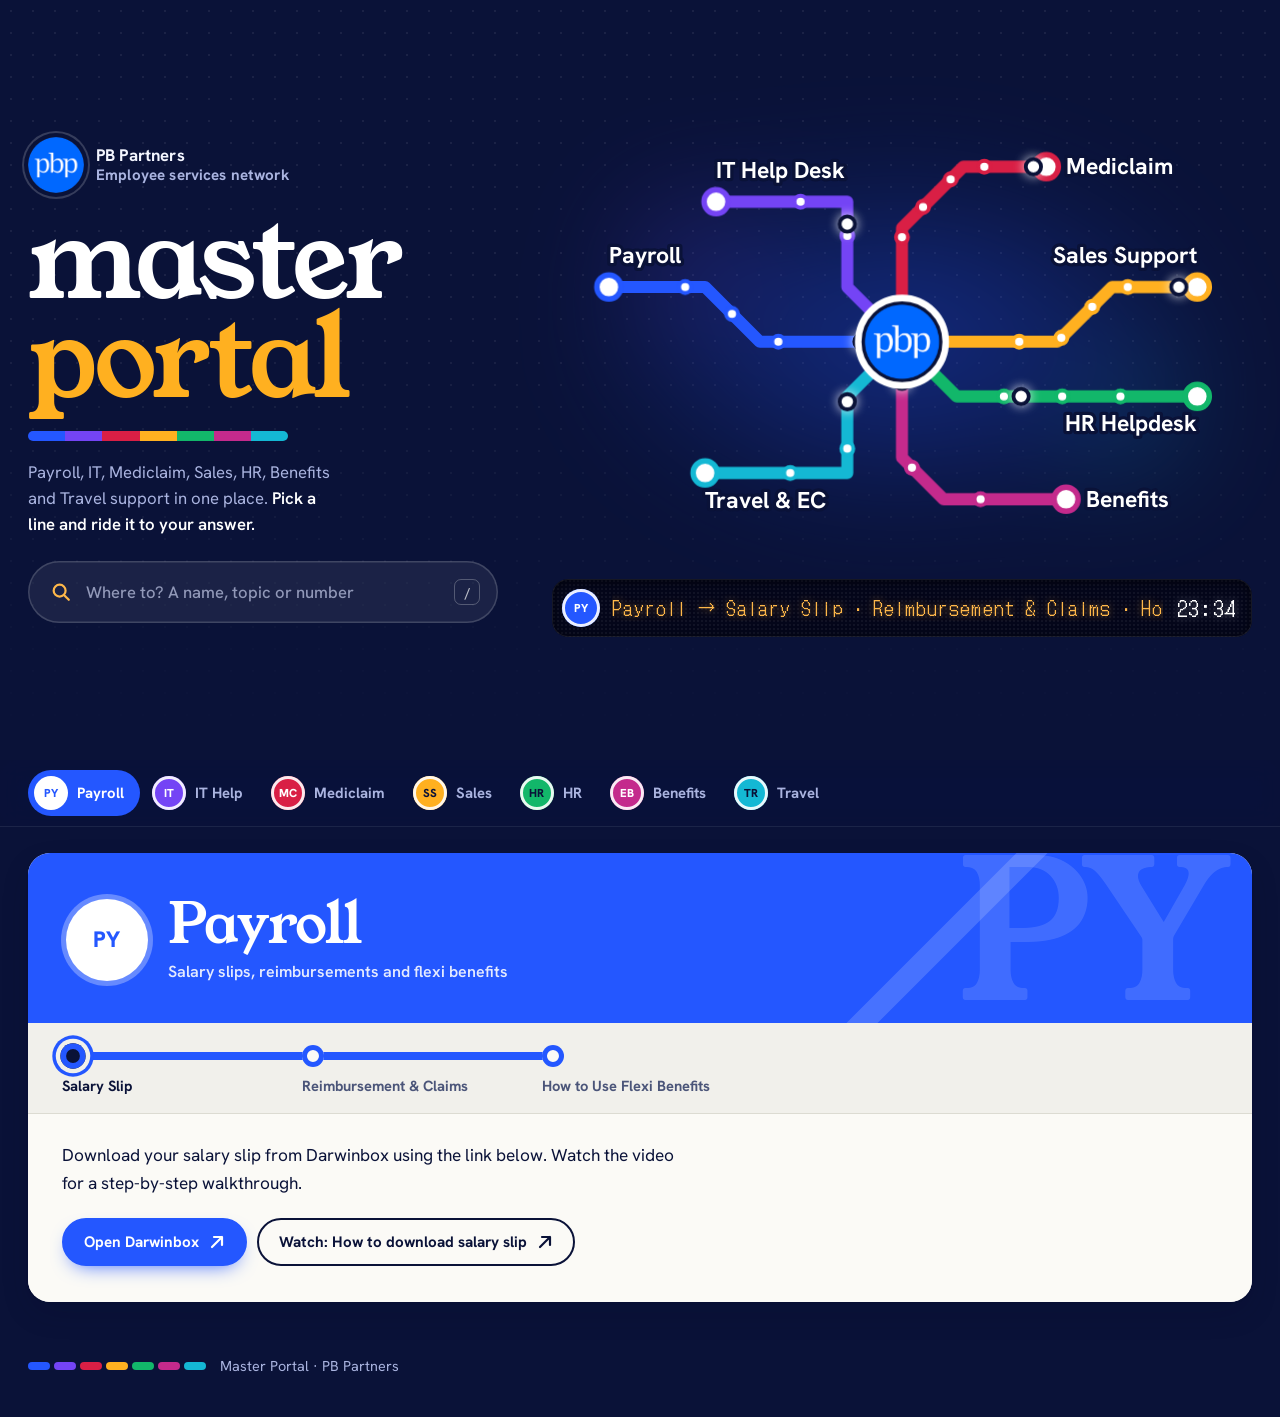
==== index.html @ 2df5198a "Make Master Portal crazier: live network, search, colour-flood transitions - Journey-planner search " ====
<!DOCTYPE html>
<html lang="en">
<head>
<meta charset="UTF-8">
<meta name="viewport" content="width=device-width, initial-scale=1, viewport-fit=cover">
<title>Master Portal · PBP</title>
<meta name="theme-color" content="#0a1238">
<link rel="icon" href="pbp-logo.png">
<link rel="preconnect" href="https://fonts.googleapis.com">
<link rel="preconnect" href="https://fonts.gstatic.com" crossorigin>
<link href="https://fonts.googleapis.com/css2?family=Hanken+Grotesk:wght@400;500;600;700;800&family=Young+Serif&family=DotGothic16&display=swap" rel="stylesheet">
<style>
:root{
  --ground:#0a1238; --ground-2:#101b4d; --ground-ink:#f4f6ff; --ground-sub:#aab4e0;
  --plate:#fbfaf6; --plate-2:#f1f0ea; --ink:#0a1238; --sub:#4b5579; --rule:#dcdbd2;
  --pbp:#1f5cff;
  --l1:#2457ff; --l2:#7444f5; --l3:#d91f45; --l4:#ffb020; --l5:#12b76a; --l6:#c42a8c; --l7:#14b8d4;
  --on-dark:#ffffff; --on-light:#0a1238;
  --f-disp:"Young Serif",Georgia,"Times New Roman",serif;
  --f-ui:"Hanken Grotesk",system-ui,-apple-system,"Segoe UI",Roboto,sans-serif;
  --r:14px; --ease:cubic-bezier(.16,1,.3,1);
  --lift:0 1px 2px rgba(5,10,40,.10),0 12px 32px -8px rgba(5,10,40,.28);
  color-scheme:light;
}
@media (prefers-color-scheme: dark){
  :root:not([data-theme="light"]){
    --ground:#060b26; --ground-2:#0c1440;
    --plate:#101942; --plate-2:#0b1336; --ink:#eef1fb; --sub:#a9b3d6; --rule:#26306a;
    --lift:0 1px 2px rgba(0,0,0,.4),0 14px 34px -10px rgba(0,0,0,.6);
    color-scheme:dark;
  }
}
:root[data-theme="dark"]{
  --ground:#060b26; --ground-2:#0c1440;
  --plate:#101942; --plate-2:#0b1336; --ink:#eef1fb; --sub:#a9b3d6; --rule:#26306a;
  --lift:0 1px 2px rgba(0,0,0,.4),0 14px 34px -10px rgba(0,0,0,.6);
  color-scheme:dark;
}
*,*::before,*::after{box-sizing:border-box;}
html{scroll-padding-top:84px;-webkit-text-size-adjust:100%;}
body{margin:0;background:var(--ground);color:var(--ground-ink);font-family:var(--f-ui);font-size:16px;line-height:1.5;
  font-feature-settings:"ss01";-webkit-font-smoothing:antialiased;min-height:100vh;
  padding-bottom:env(safe-area-inset-bottom,0px);}
::selection{background:var(--l4);color:var(--on-light);}
a{color:inherit;}
:focus-visible{outline:3px solid var(--l4);outline-offset:3px;border-radius:6px;}
html{scrollbar-color:var(--l1) var(--ground);}

/* ---------- line tokens per section ---------- */
[data-line="1"]{--ln:var(--l1);--on:var(--on-dark);}
[data-line="2"]{--ln:var(--l2);--on:var(--on-dark);}
[data-line="3"]{--ln:var(--l3);--on:var(--on-dark);}
[data-line="4"]{--ln:var(--l4);--on:var(--on-light);}
[data-line="5"]{--ln:var(--l5);--on:var(--on-light);}
[data-line="6"]{--ln:var(--l6);--on:var(--on-dark);}
[data-line="7"]{--ln:var(--l7);--on:var(--on-light);}

/* ---------- hero / network map ---------- */
.hero{position:relative;max-width:1320px;margin:0 auto;padding:28px 28px 8px;display:grid;
  grid-template-columns:minmax(0,5fr) minmax(0,7fr);gap:24px;align-items:center;}
.hero::before{content:"";position:absolute;inset:0;pointer-events:none;
  background-image:radial-gradient(rgba(255,255,255,.07) 1px,transparent 1.5px);background-size:22px 22px;
  -webkit-mask-image:linear-gradient(#000 40%,transparent);mask-image:linear-gradient(#000 40%,transparent);}
.brand{position:relative;display:flex;flex-direction:column;gap:18px;}
.brand-top{display:flex;align-items:center;gap:12px;}
.logo{width:56px;height:56px;border-radius:50%;flex-shrink:0;box-shadow:0 0 0 4px var(--ground),0 0 0 6px rgba(255,255,255,.18);}
.brand-org{font-weight:700;font-size:.95rem;letter-spacing:.01em;color:var(--ground-sub);line-height:1.25;}
.brand-org b{display:block;color:var(--ground-ink);font-size:1.05rem;}
.brand h1{margin:0;font-family:var(--f-disp);font-weight:400;font-size:clamp(3.2rem,7.4vw,6rem);line-height:.9;letter-spacing:-.03em;color:#fff;}
.brand h1 span{display:block;color:var(--l4);}
.brand p{margin:0;max-width:34ch;color:var(--ground-sub);font-size:1.05rem;line-height:1.55;}
.brand p strong{color:#fff;font-weight:600;}
.map-wrap{position:relative;min-width:0;}
.netmap{display:block;width:100%;height:auto;overflow:visible;}
.netmap .ln{fill:none;stroke-width:11;stroke-linecap:round;stroke-linejoin:round;cursor:pointer;
  transition:stroke-width .35s var(--ease),opacity .35s var(--ease);}
.netmap .hit{fill:none;stroke:transparent;stroke-width:34;cursor:pointer;}
.netmap .tick{fill:#fff;stroke-width:3.5;transition:opacity .35s var(--ease);}
.netmap .term{fill:#fff;stroke-width:5;}
.netmap .lbl{font-family:var(--f-ui);font-weight:700;font-size:21px;fill:#fff;cursor:pointer;transition:opacity .35s var(--ease);}
.netmap .code{font-family:var(--f-ui);font-weight:800;font-size:12px;text-anchor:middle;dominant-baseline:central;pointer-events:none;}
.netmap .rnd{cursor:pointer;}
.netmap.has-sel .grp{opacity:.26;}
.netmap.has-sel .grp.sel{opacity:1;}
.netmap .grp{transition:opacity .35s var(--ease);}
.netmap .grp.sel .ln{stroke-width:15;}
.netmap .grp:hover{opacity:1;}
.netmap .train{fill:#fff;stroke:var(--ground);stroke-width:3;}
.netmap .hubring{fill:var(--ground);stroke:#fff;stroke-width:6;}
.netmap .draw{stroke-dasharray:1;stroke-dashoffset:1;animation:draw 1.2s var(--ease) forwards;}
@keyframes draw{to{stroke-dashoffset:0;}}
.netmap .pop{opacity:0;animation:pop .5s var(--ease) forwards;}
@keyframes pop{to{opacity:1;}}

/* ---------- line bar (desktop) / dock (phone) ---------- */
.linebar{position:sticky;top:0;z-index:40;background:color-mix(in srgb,var(--ground) 86%,transparent);
  -webkit-backdrop-filter:saturate(1.4) blur(12px);backdrop-filter:saturate(1.4) blur(12px);
  border-bottom:1px solid rgba(255,255,255,.08);}
.linebar-in{max-width:1320px;margin:0 auto;padding:10px 28px;display:flex;gap:6px;overflow-x:auto;scrollbar-width:none;}
.linebar-in::-webkit-scrollbar{display:none;}
.nav-item{flex:0 0 auto;display:inline-flex;align-items:center;gap:9px;min-height:46px;padding:6px 16px 6px 6px;border-radius:999px;
  border:0;background:transparent;color:var(--ground-sub);font:inherit;font-weight:700;font-size:.93rem;cursor:pointer;white-space:nowrap;
  transition:background .25s var(--ease),color .25s var(--ease);}
.nav-item:hover{background:rgba(255,255,255,.07);color:#fff;}
.nav-item.active{background:var(--ln);color:var(--on);}
.rd{flex:0 0 auto;width:34px;height:34px;border-radius:50%;display:grid;place-items:center;background:var(--ln);color:var(--on);
  font-weight:800;font-size:.72rem;letter-spacing:.02em;box-shadow:inset 0 0 0 3px rgba(255,255,255,.9);}
.nav-item.active .rd{box-shadow:inset 0 0 0 3px var(--on);}

/* ---------- app / sections ---------- */
.app{max-width:1320px;margin:0 auto;padding:26px 28px 48px;}
main{min-width:0;}
.section{display:none;border-radius:22px;background:var(--plate);color:var(--ink);box-shadow:var(--lift);overflow:clip;}
.section.open{display:block;animation:rise .55s var(--ease);}
@keyframes rise{from{opacity:0;transform:translateY(14px);}}
.section-head{position:relative;display:flex;align-items:center;gap:20px;padding:30px 34px 28px;background:var(--ln);color:var(--on);overflow:hidden;}
.section.open .section-head{animation:wipe .7s var(--ease);}
@keyframes wipe{from{clip-path:inset(0 100% 0 0);}to{clip-path:inset(0 0 0 0);}}
.section-head::after{content:"";position:absolute;right:-60px;top:50%;width:320px;height:22px;margin-top:-11px;border-radius:11px;
  background:currentColor;opacity:.16;transform:rotate(-45deg);transform-origin:center;}
.section-head::before{content:"";position:absolute;right:120px;top:-40px;width:22px;height:220px;border-radius:11px;background:currentColor;opacity:.10;}
.icon{position:relative;z-index:1;flex:0 0 auto;width:72px;height:72px;border-radius:50%;display:grid;place-items:center;
  background:var(--on);color:var(--ln);font-weight:800;font-size:1.25rem;letter-spacing:.02em;box-shadow:0 0 0 5px color-mix(in srgb,var(--on) 30%,transparent);}
.sh-t{position:relative;z-index:1;min-width:0;}
.section-head h2{margin:0;font-family:var(--f-disp);font-weight:400;font-size:clamp(1.9rem,3.6vw,2.9rem);line-height:1;letter-spacing:-.02em;text-wrap:balance;}
.section-head p{margin:8px 0 0;font-size:1rem;font-weight:600;opacity:.88;}
.section-body{background:var(--plate);}

/* ---------- station track (tabs) ---------- */
.tabs{position:relative;display:flex;gap:0;overflow-x:auto;scrollbar-width:none;padding:22px 34px 14px;background:var(--plate-2);
  border-bottom:1px solid var(--rule);}
.tabs::-webkit-scrollbar{display:none;}
.tab-btn{position:relative;flex:1 0 auto;min-width:118px;max-width:240px;display:flex;flex-direction:column;align-items:flex-start;gap:10px;
  padding:0 18px 4px 0;border:0;background:none;color:var(--sub);font:inherit;font-weight:700;font-size:.92rem;line-height:1.25;text-align:left;cursor:pointer;}
.tab-btn::before{content:"";position:relative;z-index:1;width:22px;height:22px;border-radius:50%;background:var(--plate);
  box-shadow:inset 0 0 0 5px var(--ln);transition:transform .3s var(--ease),box-shadow .3s var(--ease);}
.tab-btn::after{content:"";position:absolute;left:0;right:0;top:7px;height:8px;background:var(--ln);}
.tab-btn:first-child::after{left:11px;border-radius:4px 0 0 4px;}
.tab-btn:last-child::after{right:auto;width:11px;}
.tab-btn:only-child::after{display:none;}
.tab-btn:hover{color:var(--ink);}
.tab-btn:hover::before{transform:scale(1.15);}
.tab-btn.active{color:var(--ink);}
.tab-btn.active::before{background:var(--ink);box-shadow:inset 0 0 0 5px var(--ln),0 0 0 4px var(--plate-2),0 0 0 7px var(--ln);transform:scale(1.15);}
.tab-btn:focus-visible{outline-offset:2px;}
.tab-panel{display:none;padding:28px 34px 36px;}
.tab-panel.active{display:block;animation:fade .4s var(--ease);}
@keyframes fade{from{opacity:0;}}

/* branch line (nested tabs) */
.subtabs{border:1px solid var(--rule);border-radius:var(--r);overflow:clip;background:var(--plate);}
.subtabs>.tabs{padding:18px 22px 10px;}
.subtabs>.tabs .tab-btn{min-width:110px;font-size:.88rem;}
.subtabs>.tabs .tab-btn::after{height:4px;top:9px;}
.subtabs>.tabs .tab-btn::before{width:20px;height:20px;box-shadow:inset 0 0 0 4px var(--ln);}
.subtabs>.tabs .tab-btn.active::before{box-shadow:inset 0 0 0 4px var(--ln),0 0 0 3px var(--plate-2),0 0 0 5px var(--ln);}
.subtabs>.tab-panel{padding:22px;}

/* ---------- content atoms ---------- */
.lead{margin:0 0 20px;max-width:62ch;font-size:1.08rem;line-height:1.6;color:var(--ink);}
.steps-box{margin:0 0 22px;}
.steps{counter-reset:stp;list-style:none;margin:0;padding:0;max-width:70ch;}
.steps li{counter-increment:stp;position:relative;padding:4px 0 20px 52px;line-height:1.55;color:var(--ink);}
.steps li::before{content:counter(stp);position:absolute;left:0;top:0;width:34px;height:34px;border-radius:50%;display:grid;place-items:center;
  background:var(--plate);box-shadow:inset 0 0 0 4px var(--ln);font-weight:800;font-size:.85rem;font-variant-numeric:tabular-nums;color:var(--ink);z-index:1;}
.steps li::after{content:"";position:absolute;left:14px;top:30px;bottom:-4px;width:6px;background:var(--ln);}
.steps li:last-child{padding-bottom:4px;}
.steps li:last-child::after{display:none;}
.steps-label{display:flex;align-items:center;gap:10px;margin:30px 0 16px;font-family:var(--f-disp);font-size:1.35rem;color:var(--ink);}
.actions{display:flex;flex-wrap:wrap;gap:10px;}
.btn{display:inline-flex;align-items:center;justify-content:center;gap:10px;min-height:48px;padding:12px 20px;border-radius:999px;
  font-weight:700;font-size:.95rem;line-height:1.2;text-decoration:none;color:var(--ink);background:transparent;
  border:2px solid var(--ink);transition:transform .25s var(--ease),box-shadow .25s var(--ease),background .25s var(--ease);}
.btn::after{content:"";flex:0 0 auto;width:16px;height:16px;background:currentColor;
  -webkit-mask:url("data:image/svg+xml,%3Csvg xmlns='http://www.w3.org/2000/svg' viewBox='0 0 16 16'%3E%3Cpath d='M5 3h8v8M13 3 3 13' fill='none' stroke='%23000' stroke-width='2.2' stroke-linecap='round' stroke-linejoin='round'/%3E%3C/svg%3E") center/contain no-repeat;
  mask:url("data:image/svg+xml,%3Csvg xmlns='http://www.w3.org/2000/svg' viewBox='0 0 16 16'%3E%3Cpath d='M5 3h8v8M13 3 3 13' fill='none' stroke='%23000' stroke-width='2.2' stroke-linecap='round' stroke-linejoin='round'/%3E%3C/svg%3E") center/contain no-repeat;
  transition:transform .25s var(--ease);}
.btn:hover{transform:translateY(-2px);}
.btn:hover::after{transform:translate(2px,-2px);}
.btn.primary{background:var(--ln);border-color:var(--ln);color:var(--on);box-shadow:0 8px 20px -10px var(--ln);}
.btn.primary:hover{box-shadow:0 14px 26px -12px var(--ln);}
.poc{display:inline-flex;flex-direction:column;gap:2px;margin:0 0 20px;padding:14px 20px;border-radius:var(--r);background:var(--ground);color:var(--ground-sub);font-size:.9rem;}
.poc b{color:#fff;font-size:.95rem;}
.poc{font-variant-numeric:tabular-nums;}
.poc a{color:var(--l4);font-family:var(--f-disp);font-size:1.6rem;text-decoration:none;letter-spacing:.01em;}
.note{margin:0 0 20px;padding:14px 18px;border-radius:var(--r);background:color-mix(in srgb,var(--l4) 22%,var(--plate));color:var(--ink);max-width:70ch;line-height:1.55;}
.sub-h{margin:4px 0 14px;font-family:var(--f-disp);font-weight:400;font-size:1.5rem;color:var(--ink);}
.sub-h:not(:first-child){margin-top:30px;}
.sub-h2{display:flex;align-items:center;gap:10px;margin:22px 0 12px;font-size:.98rem;font-weight:800;color:var(--ink);}
.sub-h2::before{content:"";width:14px;height:14px;border-radius:50%;box-shadow:inset 0 0 0 4px var(--ln);}
.sub-h+.sub-h2{margin-top:6px;}

/* ---------- contact plates ---------- */
.cgrid,.esc-level-body,.reg-body{display:grid;grid-template-columns:repeat(auto-fill,minmax(min(100%,290px),1fr));gap:12px;}
.esc-contact{position:relative;display:flex;flex-direction:column;gap:4px;min-width:0;padding:16px 16px 14px;border-radius:var(--r);
  background:var(--plate);border:1px solid var(--rule);box-shadow:0 1px 0 var(--rule);transition:transform .25s var(--ease),box-shadow .25s var(--ease),border-color .25s;}
.esc-contact:hover{transform:translateY(-2px);border-color:color-mix(in srgb,var(--ln) 60%,var(--rule));box-shadow:0 12px 24px -16px rgba(5,10,40,.5);}
.chead{display:flex;align-items:center;gap:10px;min-width:0;margin-bottom:6px;}
.av{flex:0 0 auto;width:38px;height:38px;border-radius:50%;display:grid;place-items:center;background:var(--ln);color:var(--on);
  font-weight:800;font-size:.78rem;letter-spacing:.03em;}
.role{display:inline-block;align-self:flex-start;max-width:100%;padding:4px 11px;border-radius:8px;background:var(--ground);color:#fff;
  font-size:.74rem;font-weight:700;line-height:1.35;margin-bottom:6px;}
.chead .role{margin:0;}
.f{display:grid;grid-template-columns:5.6rem minmax(0,1fr);gap:8px;align-items:baseline;padding:3px 0;}
.f .k{font-size:.76rem;font-weight:600;color:var(--sub);white-space:nowrap;}
.f .v{font-size:.95rem;font-weight:700;color:var(--ink);overflow-wrap:anywhere;min-width:0;}
.f .v a{text-decoration:none;color:var(--ink);background-image:linear-gradient(var(--ln),var(--ln));background-size:100% 2px;background-position:0 100%;background-repeat:no-repeat;padding-bottom:1px;transition:background-size .25s var(--ease);}
.f .v a:hover{background-size:100% 100%;color:var(--on);}
.f .v a[href^="tel"]{font-variant-numeric:tabular-nums;letter-spacing:.02em;font-size:1.02rem;}
.f .v a[href^="mailto"]{font-size:.86rem;font-weight:600;}

/* ---------- escalation route ---------- */
.lvl{position:relative;padding:0 0 18px 50px;}
.lvl::before{content:"";position:absolute;left:14px;top:12px;bottom:-12px;width:8px;background:var(--ln);}
.lvl:last-of-type::before{bottom:auto;height:20px;}
.lvl:last-of-type{padding-bottom:0;}
.esc-level{border:0;}
.esc-level>summary{position:relative;list-style:none;cursor:pointer;display:flex;align-items:center;gap:12px;min-height:46px;
  font-family:var(--f-disp);font-size:1.45rem;line-height:1.15;color:var(--ink);padding:4px 0;}
.esc-level>summary::-webkit-details-marker{display:none;}
.esc-level>summary::before{content:"";position:absolute;left:-50px;top:50%;margin-top:-18px;width:36px;height:36px;border-radius:50%;
  background:var(--plate);box-shadow:inset 0 0 0 6px var(--ln);transition:background .3s var(--ease);}
.esc-level[open]>summary::before{background:var(--ink);}
.esc-level>summary::after{content:"";width:12px;height:12px;margin-left:4px;border-right:3px solid var(--sub);border-bottom:3px solid var(--sub);transform:rotate(45deg);transition:transform .3s var(--ease);}
.esc-level[open]>summary::after{transform:rotate(-135deg);}
.esc-level-body{padding:12px 0 8px;}
.reg-dd{grid-column:1/-1;border-radius:var(--r);background:var(--plate-2);border:1px solid var(--rule);overflow:clip;}
.reg-dd>summary{list-style:none;cursor:pointer;display:flex;align-items:center;gap:12px;min-height:54px;padding:12px 18px;font-weight:800;font-size:1rem;color:var(--ink);}
.reg-dd>summary::-webkit-details-marker{display:none;}
.reg-dd>summary::before{content:"";width:16px;height:16px;border-radius:50%;box-shadow:inset 0 0 0 4px var(--ln);}
.reg-dd>summary::after{content:"";width:9px;height:9px;margin-left:auto;border-right:2.5px solid var(--sub);border-bottom:2.5px solid var(--sub);transform:rotate(45deg);transition:transform .3s var(--ease);}
.reg-dd[open]>summary::after{transform:rotate(-135deg);}
.reg-dd[open]>summary{border-bottom:1px solid var(--rule);}
.reg-body{padding:14px;}

/* ---------- benefits ---------- */
.bn-grid{display:grid;gap:16px;grid-template-columns:repeat(auto-fit,minmax(min(100%,300px),1fr));}
.bn-card{--c:var(--l1);--oc:#fff;border-radius:18px;overflow:clip;background:var(--plate);border:1px solid var(--rule);min-width:0;}
.bn-card:nth-child(2){--c:var(--l6);}
.bn-card:nth-child(3){--c:var(--l7);--oc:var(--on-light);}
.bn-card h3{margin:0;padding:20px 20px 18px;background:var(--c);color:var(--oc);font-family:var(--f-disp);font-weight:400;font-size:1.45rem;line-height:1.1;}
.bn-body{padding:18px 20px 20px;display:flex;flex-direction:column;gap:18px;}
.bn-grp h4{display:inline-flex;align-items:center;gap:8px;margin:0 0 6px;font-size:.82rem;font-weight:800;color:var(--ink);}
.bn-grp h4::before{content:"";width:12px;height:12px;border-radius:50%;box-shadow:inset 0 0 0 3.5px var(--c);}
.bn-grp ul{list-style:none;margin:0;padding:0 0 0 5px;border-left:3px solid color-mix(in srgb,var(--c) 45%,transparent);}
.bn-grp li{padding:6px 0 6px 15px;font-size:.9rem;line-height:1.5;color:var(--sub);}
.bn-grp li b{color:var(--ink);}

/* ---------- EAP care ---------- */
.care{position:relative;max-width:780px;padding:34px 34px 36px;border-radius:22px;background:var(--ground);color:#fff;overflow:clip;}
.care::after{content:"";position:absolute;right:-40px;bottom:-40px;width:200px;height:200px;border-radius:50%;box-shadow:inset 0 0 0 22px var(--ln);opacity:.55;}
.care h3{position:relative;margin:0 0 14px;font-family:var(--f-disp);font-weight:400;font-size:clamp(1.6rem,3vw,2.3rem);line-height:1.1;text-wrap:balance;max-width:18ch;}
.care p{position:relative;margin:0 0 22px;font-size:1.05rem;line-height:1.65;color:var(--ground-sub);max-width:58ch;}
.care .actions{position:relative;}

/* ---------- terminus ---------- */
.terminus{max-width:1320px;margin:0 auto;padding:6px 28px 40px;display:flex;align-items:center;gap:14px;color:var(--ground-sub);font-size:.9rem;}
.terminus .bars{display:flex;gap:4px;}
.terminus .bars i{display:block;width:22px;height:8px;border-radius:4px;}

/* ---------- responsive ---------- */
@media (max-width:1000px){
  .hero{grid-template-columns:1fr;gap:6px;padding:22px 20px 0;}
  .brand{gap:14px;}
  .brand p{max-width:44ch;}
  .map-wrap{margin:0 -6px;}
  .linebar-in{padding:8px 20px;}
  .app{padding:20px 20px 40px;}
}
@media (max-width:700px){
  html{scroll-padding-top:12px;}
  body{padding-bottom:calc(84px + env(safe-area-inset-bottom,0px));}
  .hero{padding:18px 16px 0;}
  .logo{width:46px;height:46px;}
  .brand h1{font-size:clamp(2.9rem,15vw,4.2rem);}
  .brand p{font-size:.98rem;}
  .linebar{position:fixed;top:auto;bottom:0;left:0;right:0;border-bottom:0;border-top:1px solid rgba(255,255,255,.1);
    padding-bottom:env(safe-area-inset-bottom,0px);background:color-mix(in srgb,var(--ground) 92%,transparent);}
  .linebar-in{padding:8px 10px;gap:2px;}
  .nav-item{flex-direction:column;gap:4px;min-height:64px;min-width:64px;padding:6px 6px 4px;border-radius:14px;font-size:.68rem;font-weight:700;}
  .nav-item .nav-tx{max-width:74px;overflow:hidden;text-overflow:ellipsis;}
  .nav-item.active{background:rgba(255,255,255,.1);color:#fff;}
  .nav-item.active .rd{box-shadow:inset 0 0 0 3px #fff,0 0 0 3px var(--ln);}
  .app{padding:14px 10px 28px;}
  .section{border-radius:18px;}
  .section-head{padding:22px 18px 20px;gap:14px;}
  .icon{width:54px;height:54px;font-size:1rem;}
  .section-head p{font-size:.88rem;}
  .tabs{padding:18px 18px 10px;}
  .tab-btn{min-width:104px;font-size:.84rem;padding-right:12px;}
  .tab-panel{padding:22px 16px 28px;}
  .subtabs>.tabs{padding:16px 14px 8px;}
  .subtabs>.tab-panel{padding:16px 12px;}
  .actions{flex-direction:column;}
  .actions .btn{width:100%;justify-content:space-between;}
  .lvl{padding-left:44px;}
  .lvl::before{left:12px;}
  .esc-level>summary{font-size:1.25rem;}
  .esc-level>summary::before{left:-44px;width:32px;height:32px;margin-top:-16px;}
  .reg-body{padding:10px;}
  .care{padding:26px 20px 28px;}
  .terminus{padding:0 16px 24px;}
}
@media (max-width:380px){
  .f{grid-template-columns:1fr;gap:0;}
  .f .v a[href^="mailto"]{font-size:.8rem;}
}
@media (prefers-reduced-motion: reduce){
  *,*::before,*::after{animation-duration:.01ms !important;animation-iteration-count:1 !important;transition-duration:.01ms !important;}
  .netmap .draw{stroke-dashoffset:0;}
  .netmap .pop{opacity:1;}
}

/* ---------- fixes after first inspection ---------- */
.netmap.has-sel .grp{opacity:.4;}
.nav-item.active,.nav-item.active .nav-tx{color:var(--on);}
.nav-item.active .rd{background:var(--on);color:var(--ln);box-shadow:none;}
@media (max-width:700px){
  .netmap .lbl{font-size:25px;}
  .linebar-in{gap:0;padding:6px 4px;overflow:visible;}
  .nav-item{flex:1 1 0;min-width:0;padding:6px 1px 4px;}
  .nav-item .rd{width:32px;height:32px;font-size:.66rem;}
  .nav-item .nav-tx{max-width:100%;white-space:nowrap;}
  .nav-item.active,.nav-item.active .nav-tx{color:#fff;}
  .nav-item.active .rd{background:var(--ln);color:var(--on);box-shadow:inset 0 0 0 3px #fff,0 0 0 3px var(--ln);}
  .terminus{flex-wrap:wrap;}
}
.f{grid-template-columns:1fr;gap:0;padding:4px 0;}
.f .k{font-size:.72rem;}
.f .v a[href^="mailto"]{overflow-wrap:anywhere;}
.cgrid,.esc-level-body,.reg-body{grid-template-columns:repeat(auto-fill,minmax(min(100%,300px),1fr));}

/* =====================  v2: crazier  ===================== */
.sr{position:absolute;width:1px;height:1px;overflow:hidden;clip:rect(0 0 0 0);white-space:nowrap;}
:root{--cur:var(--l1);--board:#04061a;--amber:#ffb84a;}
.hero{min-height:min(760px,92vh);padding-top:34px;padding-bottom:34px;}
.brand h1{font-size:clamp(3.6rem,8.6vw,7rem);}
.brand h1::after{content:"";display:block;width:min(260px,70%);height:10px;margin-top:22px;border-radius:5px;
  background:linear-gradient(90deg,var(--l1) 0 14.3%,var(--l2) 0 28.6%,var(--l3) 0 42.9%,var(--l4) 0 57.2%,var(--l5) 0 71.5%,var(--l6) 0 85.8%,var(--l7) 0);}
.brand h1 span{display:inline;}
.brand h1 span::before{content:"\A";white-space:pre;}

/* journey planner */
.planner{position:relative;z-index:60;max-width:470px;margin-top:6px;}
.q-wrap{position:relative;display:flex;align-items:center;height:62px;border-radius:999px;background:rgba(255,255,255,.07);
  box-shadow:inset 0 0 0 1.5px rgba(255,255,255,.16);transition:box-shadow .3s var(--ease),background .3s var(--ease);}
.q-wrap:focus-within{background:rgba(255,255,255,.11);box-shadow:inset 0 0 0 2px var(--amber),0 0 0 6px rgba(255,184,74,.14);}
.q-ic{position:absolute;left:22px;width:22px;height:22px;color:var(--amber);pointer-events:none;}
#q{flex:1;min-width:0;height:100%;padding:0 54px 0 58px;border:0;background:none;color:#fff;font:inherit;font-size:1.04rem;font-weight:600;outline:none;-webkit-appearance:none;appearance:none;}
#q::placeholder{color:rgba(220,226,255,.62);font-weight:500;}
#q::-webkit-search-cancel-button{display:none;}
#q{caret-color:var(--amber);}
.q-key{position:absolute;right:18px;display:grid;place-items:center;width:26px;height:26px;border-radius:7px;border:1.5px solid rgba(255,255,255,.25);color:rgba(255,255,255,.7);font:700 .8rem var(--f-ui);}
.q-wrap:focus-within .q-key{opacity:0;}
.q-res{position:absolute;left:0;right:0;top:calc(100% + 10px);margin:0;padding:8px;list-style:none;border-radius:20px;background:var(--plate);color:var(--ink);
  box-shadow:0 30px 60px -20px rgba(0,0,0,.65),0 0 0 1px var(--rule);max-height:min(60vh,460px);overflow:auto;animation:drop .25s var(--ease);}
@keyframes drop{from{opacity:0;transform:translateY(-6px);}}
.q-opt{display:flex;align-items:center;gap:12px;padding:10px 12px;border-radius:14px;cursor:pointer;}
.q-opt .rd{width:36px;height:36px;font-size:.68rem;box-shadow:none;}
.q-opt.on,.q-opt:hover{background:color-mix(in srgb,var(--ln) 14%,var(--plate));}
.q-t{flex:1;min-width:0;display:flex;flex-direction:column;}
.q-t b{font-size:.95rem;white-space:nowrap;overflow:hidden;text-overflow:ellipsis;}
.q-t small{font-size:.78rem;color:var(--sub);white-space:nowrap;overflow:hidden;text-overflow:ellipsis;}
.q-k{font-size:.68rem;font-weight:800;color:var(--sub);padding:3px 8px;border-radius:6px;background:var(--plate-2);}
.q-none{padding:16px;color:var(--sub);font-size:.92rem;}

/* map glow + hub + trains */
.map-wrap{display:flex;flex-direction:column;gap:18px;}
.glow{position:absolute;inset:6% 4% 22%;z-index:0;pointer-events:none;filter:blur(60px);opacity:.42;
  background:radial-gradient(closest-side at 50% 50%,var(--cur),transparent),radial-gradient(closest-side at 18% 30%,var(--l2),transparent 70%),radial-gradient(closest-side at 85% 70%,var(--l7),transparent 70%);
  transition:background .6s var(--ease);}
.netmap{position:relative;z-index:1;}
.netmap .train{fill:#fff;stroke-width:3.5;filter:drop-shadow(0 0 5px rgba(255,255,255,.85));}
.netmap.has-sel .grp:not(.sel) .train{opacity:.5;}
.netmap .hubpulse{fill:none;stroke:#fff;stroke-width:2;transform-origin:320px 200px;animation:hub 2.6s var(--ease) infinite;}
@keyframes hub{0%{transform:scale(1);opacity:.7;}100%{transform:scale(1.9);opacity:0;}}
.netmap .lbl{paint-order:stroke;stroke:var(--ground);stroke-width:6px;stroke-linejoin:round;}

/* departure board */
.board{position:relative;z-index:1;--bl:var(--l1);display:flex;align-items:center;gap:14px;height:58px;padding:0 16px 0 10px;border-radius:16px;
  background:var(--board);box-shadow:inset 0 0 0 1px rgba(255,255,255,.08),inset 0 2px 12px rgba(0,0,0,.6);overflow:hidden;
  background-image:radial-gradient(rgba(255,255,255,.05) 1px,transparent 1.2px);background-size:4px 4px;}
.board-l{flex:1;min-width:0;display:flex;align-items:center;gap:12px;overflow:hidden;}
.board-rd{flex:0 0 auto;width:38px;height:38px;border-radius:50%;display:grid;place-items:center;background:var(--bl);color:#fff;font:800 .72rem var(--f-ui);box-shadow:inset 0 0 0 3px rgba(255,255,255,.9);transition:background .4s var(--ease);}
.board-tx{white-space:nowrap;font-family:"DotGothic16",var(--f-ui);font-size:1.12rem;letter-spacing:.06em;color:var(--amber);
  text-shadow:0 0 8px rgba(255,170,40,.55);--shift:0px;}
.board-tx.flip{animation:flip .45s steps(4) both;}
@keyframes flip{from{clip-path:inset(0 0 100% 0);}to{clip-path:inset(0);}}
.board-tx.scroll{animation:flip .45s steps(4) both,crawl 7s linear 1s infinite alternate;}
@keyframes crawl{0%,12%{transform:translateX(0);}88%,100%{transform:translateX(var(--shift));}}
.board-t{flex:0 0 auto;font-family:"DotGothic16",var(--f-ui);font-size:1.3rem;color:#fff;letter-spacing:.08em;white-space:pre;text-shadow:0 0 8px rgba(255,255,255,.4);font-variant-numeric:tabular-nums;}

/* colour-flood view transition */
::view-transition-old(root){animation:none;}
::view-transition-new(root){animation:flood .75s cubic-bezier(.7,0,.2,1) both;}
@keyframes flood{from{clip-path:circle(0 at var(--vx,50%) var(--vy,50%));}to{clip-path:circle(150vmax at var(--vx,50%) var(--vy,50%));}}

/* section header: giant code watermark */
.section-head{padding:38px 38px 34px;min-height:170px;}
.section-head::before{content:attr(data-code);position:absolute;right:28px;top:50%;width:auto;height:auto;border-radius:0;background:none;
  transform:translateY(-52%);font-family:var(--f-disp);font-size:clamp(7rem,15vw,12rem);line-height:.8;letter-spacing:-.04em;color:currentColor;opacity:.13;pointer-events:none;}
.section-head::after{right:auto;left:62%;}
.section-head h2{font-size:clamp(2.2rem,4.4vw,3.6rem);}
.icon{width:82px;height:82px;font-size:1.4rem;}

/* sticky station track */
.section>.section-body>.tabs{position:sticky;top:66px;z-index:6;}
.tabs{background:color-mix(in srgb,var(--plate-2) 94%,transparent);-webkit-backdrop-filter:blur(10px);backdrop-filter:blur(10px);}

/* found-it ping */
.ping{animation:ping 1.6s var(--ease);}
@keyframes ping{0%,40%{box-shadow:0 0 0 4px var(--ln),0 0 0 12px color-mix(in srgb,var(--ln) 30%,transparent);}100%{box-shadow:0 1px 0 var(--rule);}}

/* copy email */
.cp{display:inline-grid;place-items:center;vertical-align:middle;width:30px;height:30px;margin-left:6px;border:0;border-radius:8px;background:var(--plate-2);color:var(--sub);cursor:pointer;transition:background .2s,color .2s;}
.cp svg{width:15px;height:15px;}
.cp:hover{background:var(--ln);color:var(--on);}
.toast{position:fixed;left:50%;bottom:28px;z-index:90;transform:translate(-50%,20px);opacity:0;pointer-events:none;padding:12px 20px;border-radius:999px;
  background:var(--board);color:#fff;font-weight:700;font-size:.9rem;box-shadow:0 14px 30px -10px rgba(0,0,0,.6),inset 0 0 0 1px rgba(255,255,255,.12);transition:opacity .3s var(--ease),transform .3s var(--ease);}
.toast.show{opacity:1;transform:translate(-50%,0);}

@media (max-width:1000px){
  .hero{min-height:0;padding-bottom:20px;}
  .planner{max-width:none;}
  .section>.section-body>.tabs{top:62px;}
}
@media (max-width:700px){
  .hero{padding:20px 16px 14px;gap:20px;}
  .brand{gap:16px;}
  .brand h1{font-size:clamp(3.4rem,18vw,4.6rem);}
  .brand h1::after{margin-top:16px;height:8px;width:180px;}
  .q-wrap{height:56px;}
  #q{font-size:1rem;padding-right:20px;}
  .q-key{display:none;}
  .q-res{position:fixed;left:10px;right:10px;top:auto;bottom:calc(98px + env(safe-area-inset-bottom,0px));max-height:52vh;}
  .map-wrap{margin:0 -8px;gap:12px;}
  .board{margin:0 8px;height:52px;}
  .board-tx{font-size:1rem;}
  .board-t{font-size:1.1rem;}
  .netmap .lbl{font-size:27px;}
  /* floating dock */
  .linebar{left:8px;right:8px;bottom:calc(8px + env(safe-area-inset-bottom,0px));padding:0;border-radius:24px;border:0;
    background:color-mix(in srgb,var(--board) 82%,transparent);box-shadow:0 18px 40px -12px rgba(0,0,0,.7),inset 0 0 0 1px rgba(255,255,255,.1);}
  .linebar-in{padding:6px;}
  .nav-item{min-height:62px;border-radius:18px;}
  body{padding-bottom:calc(96px + env(safe-area-inset-bottom,0px));}
  .toast{bottom:calc(100px + env(safe-area-inset-bottom,0px));}
  .section>.section-body>.tabs{top:0;}
  .section-head{padding:26px 20px 24px;min-height:0;}
  .section-head::before{font-size:7.5rem;right:10px;}
  .section-head h2{font-size:clamp(1.9rem,9vw,2.4rem);}
  .icon{width:58px;height:58px;font-size:1.02rem;}
}
@media (prefers-reduced-motion: reduce){
  .netmap .hubpulse{display:none;}
  ::view-transition-new(root){animation:none;}
}
</style>
</head>
<body>
<header class="hero">
  <div class="brand">
    <div class="brand-top">
      <img class="logo" src="pbp-logo.png" alt="PBP logo" width="56" height="56">
      <div class="brand-org"><b>PB Partners</b>Employee services network</div>
    </div>
    <h1>master <span>portal</span></h1>
    <p>Payroll, IT, Mediclaim, Sales, HR, Benefits and Travel support in one place. <strong>Pick a line and ride it to your answer.</strong></p>
    <div class="planner" role="search">
      <label class="sr" for="q">Search the portal</label>
      <div class="q-wrap">
        <svg class="q-ic" viewBox="0 0 24 24" aria-hidden="true"><circle cx="10.5" cy="10.5" r="6.5" fill="none" stroke="currentColor" stroke-width="2.4"/><path d="m15.5 15.5 5 5" stroke="currentColor" stroke-width="2.4" stroke-linecap="round"/></svg>
        <input id="q" type="search" autocomplete="off" spellcheck="false" placeholder="Where to? A name, topic or number" role="combobox" aria-expanded="false" aria-controls="q-res" aria-autocomplete="list">
        <kbd class="q-key" aria-hidden="true">/</kbd>
      </div>
      <ul id="q-res" class="q-res" role="listbox" hidden></ul>
    </div>
  </div>
  <div class="map-wrap">
    <div class="glow" aria-hidden="true"></div>
    <svg class="netmap" viewBox="0 0 640 400" role="img" aria-label="PBP Master Portal network map: seven service lines from the PBP interchange">
<g class="grp" data-sec="payroll" data-line="1" style="--ln:var(--l1)">
  <path class="hit" d="M320 200 H190 L140 150 H52"/>
  <path class="ln draw" d="M320 200 H190 L140 150 H52" pathLength="1" stroke="var(--l1)" style="animation-delay:0.15s"/>
  <g class="ticks"></g>
  <circle class="term pop" cx="52" cy="150" r="11" stroke="var(--l1)" style="animation-delay:0.90s"/>
  <text class="lbl pop" x="52" y="128" text-anchor="start" style="animation-delay:1.00s">Payroll</text>
  <circle class="train" r="7" cx="320" cy="200" stroke="var(--l1)"/>
</g>
<g class="grp" data-sec="it-help-desk" data-line="2" style="--ln:var(--l2)">
  <path class="hit" d="M320 200 L270 150 V72 H150"/>
  <path class="ln draw" d="M320 200 L270 150 V72 H150" pathLength="1" stroke="var(--l2)" style="animation-delay:0.24s"/>
  <g class="ticks"></g>
  <circle class="term pop" cx="150" cy="72" r="11" stroke="var(--l2)" style="animation-delay:0.99s"/>
  <text class="lbl pop" x="150" y="50" text-anchor="start" style="animation-delay:1.09s">IT Help Desk</text>
  <circle class="train" r="7" cx="320" cy="200" stroke="var(--l2)"/>
</g>
<g class="grp" data-sec="mediclaim" data-line="3" style="--ln:var(--l3)">
  <path class="hit" d="M320 200 V96 L376 40 H452"/>
  <path class="ln draw" d="M320 200 V96 L376 40 H452" pathLength="1" stroke="var(--l3)" style="animation-delay:0.33s"/>
  <g class="ticks"></g>
  <circle class="term pop" cx="452" cy="40" r="11" stroke="var(--l3)" style="animation-delay:1.08s"/>
  <text class="lbl pop" x="470" y="47" text-anchor="start" style="animation-delay:1.18s">Mediclaim</text>
  <circle class="train" r="7" cx="320" cy="200" stroke="var(--l3)"/>
</g>
<g class="grp" data-sec="sales-support" data-line="4" style="--ln:var(--l4)">
  <path class="hit" d="M320 200 H462 L512 150 H590"/>
  <path class="ln draw" d="M320 200 H462 L512 150 H590" pathLength="1" stroke="var(--l4)" style="animation-delay:0.42s"/>
  <g class="ticks"></g>
  <circle class="term pop" cx="590" cy="150" r="11" stroke="var(--l4)" style="animation-delay:1.17s"/>
  <text class="lbl pop" x="590" y="128" text-anchor="end" style="animation-delay:1.27s">Sales Support</text>
  <circle class="train" r="7" cx="320" cy="200" stroke="var(--l4)"/>
</g>
<g class="grp" data-sec="hr-helpdesk" data-line="5" style="--ln:var(--l5)">
  <path class="hit" d="M320 200 L370 250 H590"/>
  <path class="ln draw" d="M320 200 L370 250 H590" pathLength="1" stroke="var(--l5)" style="animation-delay:0.51s"/>
  <g class="ticks"></g>
  <circle class="term pop" cx="590" cy="250" r="11" stroke="var(--l5)" style="animation-delay:1.26s"/>
  <text class="lbl pop" x="590" y="282" text-anchor="end" style="animation-delay:1.36s">HR Helpdesk</text>
  <circle class="train" r="7" cx="320" cy="200" stroke="var(--l5)"/>
</g>
<g class="grp" data-sec="employee-benefits" data-line="6" style="--ln:var(--l6)">
  <path class="hit" d="M320 200 V306 L358 344 H470"/>
  <path class="ln draw" d="M320 200 V306 L358 344 H470" pathLength="1" stroke="var(--l6)" style="animation-delay:0.60s"/>
  <g class="ticks"></g>
  <circle class="term pop" cx="470" cy="344" r="11" stroke="var(--l6)" style="animation-delay:1.35s"/>
  <text class="lbl pop" x="488" y="351" text-anchor="start" style="animation-delay:1.45s">Benefits</text>
  <circle class="train" r="7" cx="320" cy="200" stroke="var(--l6)"/>
</g>
<g class="grp" data-sec="travel-ec" data-line="7" style="--ln:var(--l7)">
  <path class="hit" d="M320 200 L270 250 V320 H140"/>
  <path class="ln draw" d="M320 200 L270 250 V320 H140" pathLength="1" stroke="var(--l7)" style="animation-delay:0.69s"/>
  <g class="ticks"></g>
  <circle class="term pop" cx="140" cy="320" r="11" stroke="var(--l7)" style="animation-delay:1.44s"/>
  <text class="lbl pop" x="140" y="352" text-anchor="start" style="animation-delay:1.54s">Travel &amp; EC</text>
  <circle class="train" r="7" cx="320" cy="200" stroke="var(--l7)"/>
</g>
<circle class="hubpulse" cx="320" cy="200" r="40"/>
<circle class="hubring" cx="320" cy="200" r="40"/>
<image href="pbp-logo.png" x="286" y="166" width="68" height="68"/>
</svg>
    <div class="board" aria-live="off">
      <div class="board-l"><span class="board-rd" id="b-rd">PY</span><span class="board-tx" id="b-tx">Payroll</span></div>
      <div class="board-t" id="b-clock">--:--</div>
    </div>
  </div>
</header>
<nav class="linebar" aria-label="Sections"><div class="linebar-in">
<button type="button" class="nav-item active" data-sec="payroll" data-line="1"><span class="rd" aria-hidden="true">PY</span><span class="nav-tx">Payroll</span></button>
<button type="button" class="nav-item" data-sec="it-help-desk" data-line="2"><span class="rd" aria-hidden="true">IT</span><span class="nav-tx">IT Help</span></button>
<button type="button" class="nav-item" data-sec="mediclaim" data-line="3"><span class="rd" aria-hidden="true">MC</span><span class="nav-tx">Mediclaim</span></button>
<button type="button" class="nav-item" data-sec="sales-support" data-line="4"><span class="rd" aria-hidden="true">SS</span><span class="nav-tx">Sales</span></button>
<button type="button" class="nav-item" data-sec="hr-helpdesk" data-line="5"><span class="rd" aria-hidden="true">HR</span><span class="nav-tx">HR</span></button>
<button type="button" class="nav-item" data-sec="employee-benefits" data-line="6"><span class="rd" aria-hidden="true">EB</span><span class="nav-tx">Benefits</span></button>
<button type="button" class="nav-item" data-sec="travel-ec" data-line="7"><span class="rd" aria-hidden="true">TR</span><span class="nav-tx">Travel</span></button>
</div></nav>
<div class="app">
<main>

<!-- 1. PAYROLL -->
<div class="section" id="sec-payroll" data-line="1">
  <div class="section-head" data-code="PY">
    <div class="icon" aria-hidden="true">PY</div><div class="sh-t"><h2>Payroll</h2><p>Salary slips, reimbursements and flexi benefits</p></div>
  </div>
  <div class="section-body">
    <div class="tabs">
      <button class="tab-btn active" onclick="showTab(this,'pay-1')">Salary Slip</button>
      <button class="tab-btn" onclick="showTab(this,'pay-2')">Reimbursement &amp; Claims</button>
      <button class="tab-btn" onclick="showTab(this,'pay-3')">How to Use Flexi Benefits</button>
    </div>
    <div class="tab-panel active" id="pay-1">
      <p class="lead">Download your salary slip from Darwinbox using the link below. Watch the video for a step-by-step walkthrough.</p>
      <div class="actions">
        <a class="btn primary" href="https://pbsso.policybazaar.com/" target="_blank" rel="noopener">Open Darwinbox</a>
        <a class="btn" href="https://drive.google.com/file/d/1u4nAmRDFBVTiRtAn1mIwZSVyQLIqK_7S/view?usp=sharing" target="_blank" rel="noopener">Watch: How to download salary slip</a>
      </div>
    </div>
    <div class="tab-panel" id="pay-2">
      <div class="steps-box">
        <ol class="steps">
        <li>Click on the Expenses tab.</li>
        <li>Click Create Report (name the report, e.g. "Sampark Travel").</li>
        <li>Click on the Expense tab and upload the bill.</li>
        <li>Select the appropriate category (e.g. Travel and Accommodation), then select expense type, date, and enter other required details, and submit.</li>
        <li>Click the 3 dots on the left, add the expense to the report created, and click Submit.</li>
      </ol>
      </div>
      <div class="actions">
        <a class="btn primary" href="https://pbsso.policybazaar.com/" target="_blank" rel="noopener">Open Reimbursement Portal</a>
        <a class="btn" href="https://drive.google.com/file/d/1JJwIwCZRasdTeE-jQwVUA1oczc_O46xE/view?usp=drive_link" target="_blank" rel="noopener">Watch: How to submit &amp; claim</a>
      </div>
    </div>
    <div class="tab-panel" id="pay-3">
      <div class="actions">
        <a class="btn primary" href="https://docs.google.com/presentation/d/1qxSIKwJ5mHoH5wcVCtzABSmiO4b6nWtk/edit?usp=drive_link&ouid=108181228430405730551&rtpof=true&sd=true" target="_blank" rel="noopener">View: How to use Flexi Benefits (Guide)</a>
      </div>
    </div>
  </div>
</div>

<!-- 2. IT HELP DESK -->
<div class="section" id="sec-it-help-desk" data-line="2">
  <div class="section-head" data-code="IT">
    <div class="icon" aria-hidden="true">IT</div><div class="sh-t"><h2>IT Help Desk</h2><p>Password reset and IT contacts</p></div>
  </div>
  <div class="section-body">
    <div class="tabs">
      <button class="tab-btn active" onclick="showTab(this,'it-1')">Password Reset</button>
      <button class="tab-btn" onclick="showTab(this,'it-2')">IT POC</button>
    </div>
    <div class="tab-panel active" id="it-1">
      <div class="steps-box">
        <ol class="steps">
          <li>Click the link and open the portal.</li>
          <li>Enter your username and existing password and log in.</li>
          <li>Follow the steps and enter and re-enter the new password.</li>
          <li>Click Submit.</li>
        </ol>
      </div>
      <div class="actions"><a class="btn primary" href="https://changepassword.etechaces.com/authorization.do" target="_blank" rel="noopener">Password Reset Link</a></div>
      <p class="steps-label">If you forgot your password</p>
      <div class="steps-box">
        <ol class="steps">
          <li>Once the link is open, click the "Forgot your password?" option.</li>
          <li>Enter your username and click Continue.</li>
          <li>Choose Authenticator or Security Question, then click Continue.</li>
          <li>For Authenticator: enter the code generated on your mobile. For Security Question: answer the question set by you.</li>
          <li>Click Submit.</li>
        </ol>
      </div>
    </div>
    <div class="tab-panel" id="it-2">
      <div class="cgrid">
      <div class="esc-contact"><span class="role">Password Reset / IT Related</span><div class="f"><span class="k">Name</span><span class="v">IT DL</span></div><div class="f"><span class="k">Email ID</span><span class="v"><a href="mailto:ithelpdesk@pbpartners.com">ithelpdesk@pbpartners.com</a></span></div></div>
      <div class="esc-contact"><span class="role">Password Reset / IT Related</span><div class="f"><span class="k">Name</span><span class="v">Ajay Kumar Gautam</span></div><div class="f"><span class="k">Contact Number</span><span class="v"><a href="tel:09599352529">095993 52529</a></span></div><div class="f"><span class="k">Email ID</span><span class="v"><a href="mailto:ajaygautam@policybazaar.com">ajaygautam@policybazaar.com</a></span></div></div>
      <div class="esc-contact"><span class="role">Password Reset / IT Related</span><div class="f"><span class="k">Name</span><span class="v">Sanidhya Shrivastava</span></div><div class="f"><span class="k">Contact Number</span><span class="v"><a href="tel:8796324009">8796324009</a></span></div><div class="f"><span class="k">Email ID</span><span class="v"><a href="mailto:sanidhyashrivastava@policybazaar.com">sanidhyashrivastava@policybazaar.com</a></span></div></div>
      </div>
    </div>
  </div>
</div>

<!-- 3. MEDICAL GMC -->
<div class="section" id="sec-mediclaim" data-line="3">
  <div class="section-head" data-code="MC">
    <div class="icon" aria-hidden="true">MC</div><div class="sh-t"><h2>Mediclaim</h2><p>Doc Prime app, handbook and escalation contacts</p></div>
  </div>
  <div class="section-body">
    <div class="tabs">
      <button class="tab-btn active" onclick="showTab(this,'gmc-1')">Doc Prime App</button>
      <button class="tab-btn" onclick="showTab(this,'gmc-2')">Escalation Matrix</button>
      <button class="tab-btn" onclick="showTab(this,'gmc-3')">Claim Form</button>
      <button class="tab-btn" onclick="showTab(this,'gmc-4')">EAP</button>
    </div>
    <div class="tab-panel active" id="gmc-1">
      <p class="lead">Download the Doc Prime app to view your GMC policy, find network hospitals, and raise cashless/reimbursement claims.</p>
      <div class="poc"><b>Policybazaar Claim Support Helpline</b><a href="tel:18003094876">1800-309-4876</a></div>
      <div class="actions">
        <a class="btn primary" href="https://play.google.com/store/apps/details?id=com.docprime.docprime&pcampaignid=web_share" target="_blank" rel="noopener">Play Store</a>
        <a class="btn primary" href="https://apps.apple.com/in/app/docprime/id6578436115" target="_blank" rel="noopener">App Store</a>
        <a class="btn primary" href="https://drive.google.com/file/d/128cpJ_2P3L7rL1hp-AFPo4DHhooMLgkG/view?usp=drive_link" target="_blank" rel="noopener">GMC Handbook</a>
      </div>
    </div>
    <div class="tab-panel" id="gmc-2">
      <div class="lvl"><details class="esc-level" open>
        <summary>SPOC Structure &amp; Leadership Escalation</summary>
        <div class="esc-level-body">
          <div class="esc-contact"><span class="role">Level 1 SPOC</span><div class="f"><span class="k">Name</span><span class="v">Vikas Rajput</span></div><div class="f"><span class="k">Contact Number</span><span class="v"><a href="tel:8448590822">8448590822</a></span></div><div class="f"><span class="k">Email ID</span><span class="v"><a href="mailto:gmc@policybazaar.com">gmc@policybazaar.com</a></span></div></div>
          <div class="esc-contact"><span class="role">Level 2 SPOC</span><div class="f"><span class="k">Name</span><span class="v">Vikas Agrawal</span></div><div class="f"><span class="k">Contact Number</span><span class="v"><a href="tel:+918448983915">+91 84489 83915</a></span></div><div class="f"><span class="k">Email ID</span><span class="v"><a href="mailto:gmc@policybazaar.com">gmc@policybazaar.com</a></span></div></div>
          <div class="esc-contact"><span class="role">Direct Escalation / Urgencies</span><div class="f"><span class="k">Name</span><span class="v">Nakul Sharma (HR)</span></div><div class="f"><span class="k">Contact Number</span><span class="v"><a href="tel:8699852885">86998 52885</a></span></div><div class="f"><span class="k">Email ID</span><span class="v"><a href="mailto:gmc@policybazaar.com">gmc@policybazaar.com</a></span></div></div>
        </div>
      </details></div>
      <div class="lvl"><details class="esc-level">
        <summary>Claims &amp; Servicing — Contacts</summary>
        <div class="esc-level-body">
          <div class="esc-contact"><span class="role">Standard Claims L1</span><div class="f"><span class="k">Name</span><span class="v">Shubham Sehgal</span></div><div class="f"><span class="k">Contact Number</span><span class="v"><a href="tel:9355827180">9355827180</a></span></div><div class="f"><span class="k">Email ID</span><span class="v"><a href="mailto:shubhamsehgal@policybazaar.com">shubhamsehgal@policybazaar.com</a></span></div></div>
          <div class="esc-contact"><span class="role">Standard Claims L2</span><div class="f"><span class="k">Name</span><span class="v">Rohit Singh</span></div><div class="f"><span class="k">Contact Number</span><span class="v"><a href="tel:9667228995">9667228995</a></span></div><div class="f"><span class="k">Email ID</span><span class="v"><a href="mailto:rohitsingh@policybazaar.com">rohitsingh@policybazaar.com</a></span></div></div>
          <div class="esc-contact"><span class="role">Cashless Claims L1 / Team Contact</span><div class="f"><span class="k">Name</span><span class="v">Nalin Shekhar</span></div><div class="f"><span class="k">Contact Number</span><span class="v"><a href="tel:9355847496">9355847496</a></span></div><div class="f"><span class="k">Email ID</span><span class="v"><a href="mailto:cashlessclaims@policybazaar.com">cashlessclaims@policybazaar.com</a></span></div></div>
          <div class="esc-contact"><span class="role">Cashless Claims L2</span><div class="f"><span class="k">Name</span><span class="v">Vijay Pratap Singh</span></div><div class="f"><span class="k">Contact Number</span><span class="v"><a href="tel:7669180320">7669180320</a></span></div><div class="f"><span class="k">Email ID</span><span class="v"><a href="mailto:vijaypratap@policybazaar.com">vijaypratap@policybazaar.com</a></span></div></div>
          <div class="esc-contact"><span class="role">Reimbursement SPOC</span><div class="f"><span class="k">Name</span><span class="v">Muskan Mishra</span></div><div class="f"><span class="k">Contact Number</span><span class="v"><a href="tel:9355827180">9355827180</a></span></div><div class="f"><span class="k">Email ID</span><span class="v"><a href="mailto:muskanmishra@policybazaar.com">muskanmishra@policybazaar.com</a></span></div></div>
          <div class="esc-contact"><span class="role">Servicing / Operations POC</span><div class="f"><span class="k">Name</span><span class="v">Chetan Sharma</span></div><div class="f"><span class="k">Contact Number</span><span class="v"><a href="tel:8448590822">8448590822</a></span></div><div class="f"><span class="k">Email ID</span><span class="v"><a href="mailto:Chetansharmal@policybazaar.com">Chetansharmal@policybazaar.com</a></span></div></div>
        </div>
      </details></div>
      <div class="lvl"><details class="esc-level">
        <summary>Claims &amp; Servicing — Escalation Levels</summary>
        <div class="esc-level-body">
          <div class="esc-contact"><span class="role">Level 1</span><div class="f"><span class="k">Name</span><span class="v">Vishal Tripathi</span></div><div class="f"><span class="k">Contact Number</span><span class="v"><a href="tel:9667399004">9667399004</a></span></div><div class="f"><span class="k">Email ID</span><span class="v"><a href="mailto:Vishaltriphati@policybazaar.com">Vishaltriphati@policybazaar.com</a></span></div></div>
          <div class="esc-contact"><span class="role">Level 2</span><div class="f"><span class="k">Name</span><span class="v">Umesh Singh</span></div><div class="f"><span class="k">Contact Number</span><span class="v"><a href="tel:8448590822">8448590822</a></span></div><div class="f"><span class="k">Email ID</span><span class="v"><a href="mailto:umeshsingh@policybazaar.com">umeshsingh@policybazaar.com</a></span></div></div>
          <div class="esc-contact"><span class="role">Level 3</span><div class="f"><span class="k">Name</span><span class="v">Naveen Kumar</span></div><div class="f"><span class="k">Contact Number</span><span class="v"><a href="tel:9625356360">9625356360</a></span></div><div class="f"><span class="k">Email ID</span><span class="v"><a href="mailto:naveen.k@policybazaar.com">naveen.k@policybazaar.com</a></span></div></div>
          <div class="esc-contact"><span class="role">Level 4</span><div class="f"><span class="k">Name</span><span class="v">Dhruv Shandil</span></div><div class="f"><span class="k">Contact Number</span><span class="v"><a href="tel:7760205119">7760205119</a></span></div><div class="f"><span class="k">Email ID</span><span class="v"><a href="mailto:dhruvshandil@policybazaar.com">dhruvshandil@policybazaar.com</a></span></div></div>
        </div>
      </details></div>
    </div>
    <div class="tab-panel" id="gmc-3">
      <div class="subtabs">
        <div class="tabs">
          <button class="tab-btn active" onclick="showTab(this,'cf-cashless')">Cashless</button>
          <button class="tab-btn" onclick="showTab(this,'cf-reimb')">Reimbursement</button>
        </div>
        <div class="tab-panel active" id="cf-cashless">
          <p class="lead">Pre-authorisation request form for cashless hospitalisation (Niva Bupa).</p>
          <div class="actions"><a class="btn primary" href="https://drive.google.com/file/d/1SxXfyoxJg8BPsj3IQ70Jg5r2wIAIyqTD/view?usp=drive_link" target="_blank" rel="noopener">Open Cashless Form</a></div>
        </div>
        <div class="tab-panel" id="cf-reimb">
          <p class="lead">Claim form for reimbursement of health insurance claims (Niva Bupa).</p>
          <div class="actions"><a class="btn primary" href="https://drive.google.com/file/d/131jAs--6feEHhxpQk2dPuT8LWE5ky-P7/view?usp=drive_link" target="_blank" rel="noopener">Open Reimbursement Form</a></div>
        </div>
      </div>
    </div>
    <div class="tab-panel" id="gmc-4">
      <div class="care">
        <h3>We are here to help you, and to hear you out.</h3>
        <p>Some days are harder than others. Whatever is on your mind, whether it is work, family or just a heavy week, you do not have to carry it alone. Reaching out is a sign of strength, and support is only a click away.</p>
        <div class="actions"><a class="btn primary" href="https://secure.silveroakhealth.com/app" target="_blank" rel="noopener">Open EAP Portal</a></div>
      </div>
    </div>
  </div>
</div>

<!-- 4. SALES RELATED ISSUES -->
<div class="section" id="sec-sales-support" data-line="4">
  <div class="section-head" data-code="SS">
    <div class="icon" aria-hidden="true">SS</div><div class="sh-t"><h2>Sales Support</h2><p>Apps, dashboards and support contacts</p></div>
  </div>
  <div class="section-body">
    <div class="tabs">
      <button class="tab-btn active" onclick="showTab(this,'sales-4')">PBP-RM App</button>
      <button class="tab-btn" onclick="showTab(this,'sales-6')">Victory Dashboard</button>
      <button class="tab-btn" onclick="showTab(this,'sales-7')">Contact &amp; Escalation Matrix</button>
      <button class="tab-btn" onclick="showTab(this,'sales-1')">Incentive Calculator</button>
    </div>
    <div class="tab-panel" id="sales-7">
      <div class="subtabs">
        <div class="tabs">
          <button class="tab-btn active" onclick="showTab(this,'sup-mot')">Motor Support</button>
          <button class="tab-btn" onclick="showTab(this,'sup-hea')">Health Support</button>
          <button class="tab-btn" onclick="showTab(this,'sup-lif')">Life Support</button>
          <button class="tab-btn" onclick="showTab(this,'sup-com')">Commercial Line</button>
        </div>
      <div class="tab-panel active" id="sup-mot">
        <h4 class="sub-h">Claims – Motor</h4><h5 class="sub-h2">SPOC (all insurers)</h5><div class="cgrid"><div class="esc-contact"><span class="role">SPOC – Claim Intimation &amp; Claim Query for Partners</span><div class="f"><span class="k">Contact Number</span><span class="v"><a href="tel:1800120800">1800120800</a></span></div><div class="f"><span class="k">Email ID</span><span class="v"><a href="mailto:motorclaim@pbpartners.com">motorclaim@pbpartners.com</a></span></div></div></div><h5 class="sub-h2">Escalation 1 by insurer</h5><div class="cgrid"><div class="esc-contact"><span class="role">Escalation 1 – United India</span><div class="f"><span class="k">Name</span><span class="v">Komal Kataria</span></div><div class="f"><span class="k">Contact Number</span><span class="v"><a href="tel:9999172679">9999172679</a></span></div><div class="f"><span class="k">Email ID</span><span class="v"><a href="mailto:Komalkataria@pbpartners.com">Komalkataria@pbpartners.com</a></span></div></div><div class="esc-contact"><span class="role">Escalation 1 – Oriental</span><div class="f"><span class="k">Name</span><span class="v">Bhawna</span></div><div class="f"><span class="k">Contact Number</span><span class="v"><a href="tel:9953322480">9953322480</a></span></div><div class="f"><span class="k">Email ID</span><span class="v"><a href="mailto:bhawna1@pbpartners.com">bhawna1@pbpartners.com</a></span></div></div><div class="esc-contact"><span class="role">Escalation 1 – National &amp; New India</span><div class="f"><span class="k">Name</span><span class="v">Madhav Batra</span></div><div class="f"><span class="k">Contact Number</span><span class="v"><a href="tel:7015896183">7015896183</a></span></div><div class="f"><span class="k">Email ID</span><span class="v"><a href="mailto:madhavbatra@pbpartners.com">madhavbatra@pbpartners.com</a></span></div></div><div class="esc-contact"><span class="role">Escalation 1 – Private Insurer</span><div class="f"><span class="k">Name</span><span class="v">Deepak Kumar</span></div><div class="f"><span class="k">Contact Number</span><span class="v"><a href="tel:8295183069">8295183069</a></span></div><div class="f"><span class="k">Email ID</span><span class="v"><a href="mailto:deepakkumar10@pbpartners.com">deepakkumar10@pbpartners.com</a></span></div></div><div class="esc-contact"><span class="role">Escalation 1 – Private Insurer</span><div class="f"><span class="k">Name</span><span class="v">Nilendra Singh Rathod</span></div><div class="f"><span class="k">Contact Number</span><span class="v"><a href="tel:6260322865">6260322865</a></span></div><div class="f"><span class="k">Email ID</span><span class="v"><a href="mailto:nilendrarathod@pbpartners.com">nilendrarathod@pbpartners.com</a></span></div></div></div><h5 class="sub-h2">Escalation 2–4 (United India, Oriental, National &amp; New India)</h5><div class="cgrid"><div class="esc-contact"><span class="role">Escalation 2</span><div class="f"><span class="k">Name</span><span class="v">Raju Rawat</span></div><div class="f"><span class="k">Contact Number</span><span class="v"><a href="tel:9355899893">9355899893</a></span></div><div class="f"><span class="k">Email ID</span><span class="v"><a href="mailto:Rajurawat@pbpartners.com">Rajurawat@pbpartners.com</a></span></div></div><div class="esc-contact"><span class="role">Escalation 3</span><div class="f"><span class="k">Name</span><span class="v">Deepak Kankaria</span></div><div class="f"><span class="k">Contact Number</span><span class="v"><a href="tel:6267827138">6267827138</a></span></div><div class="f"><span class="k">Email ID</span><span class="v"><a href="mailto:deepakkankaria@pbpartners.com">deepakkankaria@pbpartners.com</a></span></div></div><div class="esc-contact"><span class="role">Escalation 4</span><div class="f"><span class="k">Name</span><span class="v">Puneet Shukla</span></div><div class="f"><span class="k">Contact Number</span><span class="v"><a href="tel:9930402117">9930402117</a></span></div><div class="f"><span class="k">Email ID</span><span class="v"><a href="mailto:puneetshukla@pbpartners.com">puneetshukla@pbpartners.com</a></span></div></div></div><h5 class="sub-h2">Escalation 2–3 (Private Insurer)</h5><div class="cgrid"><div class="esc-contact"><span class="role">Escalation 2</span><div class="f"><span class="k">Name</span><span class="v">Girish Yadav</span></div><div class="f"><span class="k">Contact Number</span><span class="v"><a href="tel:8448524072">8448524072</a></span></div><div class="f"><span class="k">Email ID</span><span class="v"><a href="mailto:girishyadav@pbpartners.com">girishyadav@pbpartners.com</a></span></div></div><div class="esc-contact"><span class="role">Escalation 3</span><div class="f"><span class="k">Name</span><span class="v">Deepak Kankaria</span></div><div class="f"><span class="k">Contact Number</span><span class="v"><a href="tel:6267827138">6267827138</a></span></div><div class="f"><span class="k">Email ID</span><span class="v"><a href="mailto:deepakkankaria@pbpartners.com">deepakkankaria@pbpartners.com</a></span></div></div></div>
      </div>
      <div class="tab-panel" id="sup-hea">
        <h4 class="sub-h">Health – Claims / Ops</h4><div class="cgrid"><div class="esc-contact"><span class="role">SPOC (DL)</span><div class="f"><span class="k">Name</span><span class="v">Health Support DL</span></div><div class="f"><span class="k">Email ID</span><span class="v"><a href="mailto:healthsupport@pbpartners.com">healthsupport@pbpartners.com</a></span></div></div><div class="esc-contact"><span class="role">Escalation 1</span><div class="f"><span class="k">Name</span><span class="v">Diksha Rawat</span></div><div class="f"><span class="k">Contact Number</span><span class="v"><a href="tel:8826130665">8826130665</a></span></div><div class="f"><span class="k">Email ID</span><span class="v"><a href="mailto:diksharawat@pbpartners.com">diksharawat@pbpartners.com</a></span></div></div><div class="esc-contact"><span class="role">Escalation 2</span><div class="f"><span class="k">Name</span><span class="v">Seema Sen</span></div><div class="f"><span class="k">Contact Number</span><span class="v"><a href="tel:9818112298">9818112298</a></span></div><div class="f"><span class="k">Email ID</span><span class="v"><a href="mailto:seemasen@pbpartners.com">seemasen@pbpartners.com</a></span></div></div><div class="esc-contact"><span class="role">Escalation 3</span><div class="f"><span class="k">Name</span><span class="v">Puneet Shukla</span></div><div class="f"><span class="k">Contact Number</span><span class="v"><a href="tel:9930402117">9930402117</a></span></div><div class="f"><span class="k">Email ID</span><span class="v"><a href="mailto:puneetshukla@pbpartners.com">puneetshukla@pbpartners.com</a></span></div></div></div>
      </div>
      <div class="tab-panel" id="sup-lif">
        <h4 class="sub-h">Life – Endorsements, Claims and Issuance</h4><h5 class="sub-h2">SPOC by insurer</h5><div class="cgrid"><div class="esc-contact"><span class="role">Bandhan Life, CANARA HSBC, ICICI PRU, KOTAK, Pramerica, SBI, Shriram Life, Star Union (SUD)</span><div class="f"><span class="k">Name</span><span class="v">Ashish Singh</span></div><div class="f"><span class="k">Contact Number</span><span class="v"><a href="tel:9628970010">9628970010</a></span></div><div class="f"><span class="k">Email ID</span><span class="v"><a href="mailto:ashishsingh2@pbpartners.com">ashishsingh2@pbpartners.com</a></span></div></div><div class="esc-contact"><span class="role">HDFC, BHARTI, Edelweiss, India First, LIC, PNB</span><div class="f"><span class="k">Name</span><span class="v">Manjana Rani Choudhary</span></div><div class="f"><span class="k">Contact Number</span><span class="v"><a href="tel:8085394144">8085394144</a></span></div><div class="f"><span class="k">Email ID</span><span class="v"><a href="mailto:manjanachoudhary@pbpartners.com">manjanachoudhary@pbpartners.com</a></span></div></div><div class="esc-contact"><span class="role">MAX, TATA AIA – East, West zone</span><div class="f"><span class="k">Name</span><span class="v">Rajesh Kumar</span></div><div class="f"><span class="k">Contact Number</span><span class="v"><a href="tel:8587893741">8587893741</a></span></div><div class="f"><span class="k">Email ID</span><span class="v"><a href="mailto:rajeshkumar@pbpartners.com">rajeshkumar@pbpartners.com</a></span></div></div><div class="esc-contact"><span class="role">Bajaj</span><div class="f"><span class="k">Name</span><span class="v">Seema Sheikh</span></div><div class="f"><span class="k">Contact Number</span><span class="v"><a href="tel:9971362908">9971362908</a></span></div><div class="f"><span class="k">Email ID</span><span class="v"><a href="mailto:seemasheikh@pbpartners.com">seemasheikh@pbpartners.com</a></span></div></div><div class="esc-contact"><span class="role">TATA AIA – North, West Zone, ADITYA BIRLA, Digit Life</span><div class="f"><span class="k">Name</span><span class="v">Usha Yadav</span></div><div class="f"><span class="k">Contact Number</span><span class="v"><a href="tel:9519845717">9519845717</a></span></div><div class="f"><span class="k">Email ID</span><span class="v"><a href="mailto:ushayadav@pbpartners.com">ushayadav@pbpartners.com</a></span></div></div></div><h5 class="sub-h2">Escalation (same for all insurers)</h5><div class="cgrid"><div class="esc-contact"><span class="role">Escalation 1</span><div class="f"><span class="k">Name</span><span class="v">Uttam Anand Shrivastava</span></div><div class="f"><span class="k">Contact Number</span><span class="v"><a href="tel:9696845050">9696845050</a></span></div><div class="f"><span class="k">Email ID</span><span class="v"><a href="mailto:uttamshrivastava@pbpartners.com">uttamshrivastava@pbpartners.com</a></span></div></div><div class="esc-contact"><span class="role">Escalation 2</span><div class="f"><span class="k">Name</span><span class="v">Takshita Khatri</span></div><div class="f"><span class="k">Contact Number</span><span class="v"><a href="tel:8920702234">8920702234</a></span></div><div class="f"><span class="k">Email ID</span><span class="v"><a href="mailto:Takshitak@pbpartners.com">Takshitak@pbpartners.com</a></span></div></div><div class="esc-contact"><span class="role">Escalation 3</span><div class="f"><span class="k">Name</span><span class="v">Shahab Mohd Khan</span></div><div class="f"><span class="k">Contact Number</span><span class="v"><a href="tel:8377880436">8377880436</a></span></div><div class="f"><span class="k">Email ID</span><span class="v"><a href="mailto:shahabkhan@policybazaar.com">shahabkhan@policybazaar.com</a></span></div></div></div>
      </div>
      <div class="tab-panel" id="sup-com">
        <h4 class="sub-h">Commercial Line (CL)</h4><h5 class="sub-h2">Endorsement</h5><div class="cgrid"><div class="esc-contact"><span class="role">Escalation 1</span><div class="f"><span class="k">Name</span><span class="v">Nidhi Kushwaha</span></div><div class="f"><span class="k">Contact Number</span><span class="v"><a href="tel:9355899891">9355899891</a></span></div><div class="f"><span class="k">Email ID</span><span class="v"><a href="mailto:corpendorsement@pbpartners.com">corpendorsement@pbpartners.com</a></span></div></div><div class="esc-contact"><span class="role">Escalation 2</span><div class="f"><span class="k">Name</span><span class="v">Monika Sharma</span></div><div class="f"><span class="k">Email ID</span><span class="v"><a href="mailto:Monikasharma@policybazaar.com">Monikasharma@policybazaar.com</a></span></div></div></div><h5 class="sub-h2">Claim Servicing</h5><div class="cgrid"><div class="esc-contact"><span class="role">Escalation 1</span><div class="f"><span class="k">Name</span><span class="v">Amir Saifi</span></div><div class="f"><span class="k">Contact Number</span><span class="v"><a href="tel:9355899890">9355899890</a></span></div><div class="f"><span class="k">Email ID</span><span class="v"><a href="mailto:corpclaims@pbpartners.com">corpclaims@pbpartners.com</a></span></div></div><div class="esc-contact"><span class="role">Escalation 2</span><div class="f"><span class="k">Name</span><span class="v">Monika Sharma</span></div><div class="f"><span class="k">Email ID</span><span class="v"><a href="mailto:Monikasharma@policybazaar.com">Monikasharma@policybazaar.com</a></span></div></div></div>
      </div>
      </div>
    </div>
    <div class="tab-panel" id="sales-1">
      <p class="lead">Use the incentive calculator to estimate your payout based on target achievement.</p>
      <div class="actions">
        <a class="btn primary" href="https://datastudio.google.com/reporting/9139705a-92bb-411b-aa6a-25a1a9004259/page/p_p7ma1oeu6d" target="_blank" rel="noopener">Motor</a>
        <a class="btn primary" href="https://datastudio.google.com/reporting/3fc2546a-5bb8-43fc-b232-65b5bdd0dbbd/page/p_a1kbwmh12d" target="_blank" rel="noopener">Health</a>
        <a class="btn primary" href="https://datastudio.google.com/reporting/6d8d61bf-c4f1-460b-bcf3-3147aff72712/page/p_pi24sequ2d" target="_blank" rel="noopener">Life</a>
        <a class="btn primary" href="https://datastudio.google.com/reporting/f895af41-f683-486c-a103-f959690cb731/page/XDTVF" target="_blank" rel="noopener">Commercial Line</a>
      </div>
    </div>
    <div class="tab-panel active" id="sales-4">
      <p class="lead">Download the PBP-RM app on your phone.</p>
      <div class="actions">
        <a class="btn primary" href="https://play.google.com/store/apps/details?id=com.pbpartners.consumer&hl=en_IN" target="_blank" rel="noopener">Google Play Store (Android)</a>
        <a class="btn primary" href="https://apps.apple.com/in/app/pbpartners/id1622463975" target="_blank" rel="noopener">App Store (iOS)</a>
      </div>
      <div class="cgrid" style="margin-top:16px;">
        <div class="esc-contact"><span class="role">RM App Support</span><div class="f"><span class="k">Name</span><span class="v">Riya Verma</span></div><div class="f"><span class="k">Contact Number</span><span class="v"><a href="tel:8448983911">8448983911</a></span></div><div class="f"><span class="k">Email ID</span><span class="v"><a href="mailto:riyaverma@pbpartners.com">riyaverma@pbpartners.com</a></span></div></div>
      </div>
    </div>
    <div class="tab-panel" id="sales-6">
      <p class="lead">Open the Victory Dashboard for your vertical.</p>
      <div class="actions">
        <a class="btn primary" href="https://datastudio.google.com/reporting/79704da9-4c08-4ed9-bf64-a42fbbb57b6d/page/page_12345" target="_blank" rel="noopener">Motor</a>
        <a class="btn primary" href="https://datastudio.google.com/reporting/837cee14-a401-432d-9243-b693a4dd35ac/page/page_12345" target="_blank" rel="noopener">Health</a>
        <a class="btn primary" href="https://datastudio.google.com/reporting/5081f1dc-922c-4e3f-835b-e1f34c17686b/page/page_12345" target="_blank" rel="noopener">Life</a>
        <a class="btn primary" href="https://datastudio.google.com/reporting/61984c08-feb3-4130-bead-7cde50e8ed7e/page/page_12345" target="_blank" rel="noopener">Commercial Line</a>
      </div>
    </div>
  </div>
</div>

<!-- 5. HR HELPDESK -->
<div class="section" id="sec-hr-helpdesk" data-line="5">
  <div class="section-head" data-code="HR">
    <div class="icon" aria-hidden="true">HR</div><div class="sh-t"><h2>HR Helpdesk</h2><p>Escalation matrix and HR policy</p></div>
  </div>
  <div class="section-body">
    <div class="tabs">
      <button class="tab-btn active" onclick="showTab(this,'hr-1')">Escalation Matrix</button>
      <button class="tab-btn" onclick="showTab(this,'hr-3')">HR Policy</button>
      <button class="tab-btn" onclick="showTab(this,'hr-5')">PMS</button>
    </div>
    <div class="tab-panel active" id="hr-1">
      <div class="lvl"><details class="esc-level" open>
        <summary>Level 1</summary>
        <div class="esc-level-body">
          <details class="reg-dd" name="hr-l1-region">
            <summary>West Region</summary>
            <div class="reg-body">
            <div class="esc-contact"><span class="role">Motor Vertical (Maharashtra)</span><div class="f"><span class="k">Name</span><span class="v">Yuvraj Kumar</span></div><div class="f"><span class="k">Contact Number</span><span class="v"><a href="tel:6202715464">6202715464</a></span></div><div class="f"><span class="k">Email ID</span><span class="v"><a href="mailto:yuvrajkumar1@pbpartners.com">yuvrajkumar1@pbpartners.com</a></span></div></div>
            <div class="esc-contact"><span class="role">Motor Vertical (Gujarat)</span><div class="f"><span class="k">Name</span><span class="v">Shweta Bhaisare</span></div><div class="f"><span class="k">Contact Number</span><span class="v"><a href="tel:9665594259">9665594259</a></span></div><div class="f"><span class="k">Email ID</span><span class="v"><a href="mailto:shwetasadashiv@pbpartners.com">shwetasadashiv@pbpartners.com</a></span></div></div>
            <div class="esc-contact"><span class="role">Life Vertical</span><div class="f"><span class="k">Name</span><span class="v">Kritika Upadhyay</span></div><div class="f"><span class="k">Contact Number</span><span class="v"><a href="tel:9022442166">9022442166</a></span></div><div class="f"><span class="k">Email ID</span><span class="v"><a href="mailto:kritikaupadhyay@pbpartners.com">kritikaupadhyay@pbpartners.com</a></span></div></div>
            <div class="esc-contact"><span class="role">Health &amp; CL Vertical</span><div class="f"><span class="k">Name</span><span class="v">Aashif Mansuri</span></div><div class="f"><span class="k">Contact Number</span><span class="v"><a href="tel:9650926191">9650926191</a></span></div><div class="f"><span class="k">Email ID</span><span class="v"><a href="mailto:aashifmansuri@pbpartners.com">aashifmansuri@pbpartners.com</a></span></div></div>
            </div>
          </details>
          <details class="reg-dd" name="hr-l1-region">
            <summary>North Region</summary>
            <div class="reg-body">
            <div class="esc-contact"><span class="role">POSP-MOTOR Retail &amp; Dealership (Haryana / Punjab / J&amp;K / Himachal / Delhi NCR)</span><div class="f"><span class="k">Name</span><span class="v">Gurpreet Singh</span></div><div class="f"><span class="k">Contact Number</span><span class="v"><a href="tel:6289075155">6289075155</a></span></div><div class="f"><span class="k">Email ID</span><span class="v"><a href="mailto:gurpreetsingh9@pbpartners.com">gurpreetsingh9@pbpartners.com</a></span></div></div>
            <div class="esc-contact"><span class="role">POSP-MOTOR Retail (Rajasthan) / POSP-Dealership (UP &amp; Haryana)</span><div class="f"><span class="k">Name</span><span class="v">Mahima Gupta</span></div><div class="f"><span class="k">Contact Number</span><span class="v"><a href="tel:7976510437">7976510437</a></span></div><div class="f"><span class="k">Email ID</span><span class="v"><a href="mailto:mahimagupta@pbpartners.com">mahimagupta@pbpartners.com</a></span></div></div>
            <div class="esc-contact"><span class="role">POSP-Life</span><div class="f"><span class="k">Name</span><span class="v">Gaurang Chauhan</span></div><div class="f"><span class="k">Contact Number</span><span class="v"><a href="tel:7976037847">7976037847</a></span></div><div class="f"><span class="k">Email ID</span><span class="v"><a href="mailto:gaurangchauhan@pbpartners.com">gaurangchauhan@pbpartners.com</a></span></div></div>
            <div class="esc-contact"><span class="role">POSP-MOTOR (Delhi NCR &amp; UP)</span><div class="f"><span class="k">Name</span><span class="v">Tushar Bhatt</span></div><div class="f"><span class="k">Contact Number</span><span class="v"><a href="tel:8178559299">8178559299</a></span></div><div class="f"><span class="k">Email ID</span><span class="v"><a href="mailto:tusharbhatt@pbpartners.com">tusharbhatt@pbpartners.com</a></span></div></div>
            <div class="esc-contact"><span class="role">POSP-Health / POSP-Commercial Line</span><div class="f"><span class="k">Name</span><span class="v">Vikash Kumar</span></div><div class="f"><span class="k">Contact Number</span><span class="v"><a href="tel:7827017984">7827017984</a></span></div><div class="f"><span class="k">Email ID</span><span class="v"><a href="mailto:vikashkumar14@pbpartners.com">vikashkumar14@pbpartners.com</a></span></div></div>
            </div>
          </details>
          <details class="reg-dd" name="hr-l1-region">
            <summary>South Region</summary>
            <div class="reg-body">
              <div class="esc-contact"><span class="role">POSP - Life &amp; Health</span><div class="f"><span class="k">Name</span><span class="v">Rakesh B</span></div><div class="f"><span class="k">Contact Number</span><span class="v"><a href="tel:9283792409">9283792409</a></span></div><div class="f"><span class="k">Email ID</span><span class="v"><a href="mailto:rakeshb@pbpartners.com">rakeshb@pbpartners.com</a></span></div></div>
              <div class="esc-contact"><span class="role">POSP - Health, Motor &amp; CL</span><div class="f"><span class="k">Name</span><span class="v">Kartik Sharma</span></div><div class="f"><span class="k">Contact Number</span><span class="v"><a href="tel:8989584063">8989584063</a></span></div><div class="f"><span class="k">Email ID</span><span class="v"><a href="mailto:kartiksharma2@pbpartners.com">kartiksharma2@pbpartners.com</a></span></div></div>
              <div class="esc-contact"><span class="role">POSP - Motor (TN &amp; KL), CL</span><div class="f"><span class="k">Name</span><span class="v">Pranav V J</span></div><div class="f"><span class="k">Contact Number</span><span class="v"><a href="tel:7034152929">7034152929</a></span></div><div class="f"><span class="k">Email ID</span><span class="v"><a href="mailto:pranavjayakumaran@pbpartners.com">pranavjayakumaran@pbpartners.com</a></span></div></div>
              <div class="esc-contact"><span class="role">SAP 2.0</span><div class="f"><span class="k">Name</span><span class="v">Shaik Akram Javid</span></div><div class="f"><span class="k">Contact Number</span><span class="v"><a href="tel:8978550967">8978550967</a></span></div><div class="f"><span class="k">Email ID</span><span class="v"><a href="mailto:akramjavid@pbpartners.com">akramjavid@pbpartners.com</a></span></div></div>
              <div class="esc-contact"><span class="role">POSP - Motor (AP &amp; TS), Motor Dealership</span><div class="f"><span class="k">Name</span><span class="v">K R Yogesh</span></div><div class="f"><span class="k">Contact Number</span><span class="v"><a href="tel:8098090290">8098090290</a></span></div><div class="f"><span class="k">Email ID</span><span class="v"><a href="mailto:yogeshramachandran@pbpartners.com">yogeshramachandran@pbpartners.com</a></span></div></div>
              <div class="esc-contact"><span class="role">POSP - Motor (Karnataka)</span><div class="f"><span class="k">Name</span><span class="v">Pothina Gowtham</span></div><div class="f"><span class="k">Contact Number</span><span class="v"><a href="tel:7330066315">7330066315</a></span></div><div class="f"><span class="k">Email ID</span><span class="v"><a href="mailto:gowthampothina@pbpartners.com">gowthampothina@pbpartners.com</a></span></div></div>
            </div>
          </details>
          <details class="reg-dd" name="hr-l1-region">
            <summary>East Region</summary>
            <div class="reg-body">
              <div class="esc-contact"><span class="role">Health &amp; Life</span><div class="f"><span class="k">Name</span><span class="v">Ravi Nath Thakur</span></div><div class="f"><span class="k">Contact Number</span><span class="v"><a href="tel:9883726086">9883726086</a></span></div><div class="f"><span class="k">Email ID</span><span class="v"><a href="mailto:ravithakur@pbpartners.com">ravithakur@pbpartners.com</a></span></div></div>
              <div class="esc-contact"><span class="role">Motor &amp; Motor Dealership</span><div class="f"><span class="k">Name</span><span class="v">Ritika Singh</span></div><div class="f"><span class="k">Contact Number</span><span class="v"><a href="tel:9304264646">9304264646</a></span></div><div class="f"><span class="k">Email ID</span><span class="v"><a href="mailto:ritikasingh2@pbpartners.com">ritikasingh2@pbpartners.com</a></span></div></div>
              <div class="esc-contact"><span class="role">Motor &amp; Motor Dealership</span><div class="f"><span class="k">Name</span><span class="v">Rohan Deshraj Kujur</span></div><div class="f"><span class="k">Contact Number</span><span class="v"><a href="tel:6205361928">6205361928</a></span></div><div class="f"><span class="k">Email ID</span><span class="v"><a href="mailto:rohankujur@pbpartners.com">rohankujur@pbpartners.com</a></span></div></div>
            </div>
          </details>
        </div>
      </details></div>
      <div class="lvl"><details class="esc-level">
        <summary>Level 2</summary>
        <div class="esc-level-body">
          <div class="esc-contact"><span class="role">West Region</span><div class="f"><span class="k">Name</span><span class="v">Yash Mehta</span></div><div class="f"><span class="k">Contact Number</span><span class="v"><a href="tel:9595255678">9595255678</a></span></div><div class="f"><span class="k">Email ID</span><span class="v"><a href="mailto:yashmehta@pbpartners.com">yashmehta@pbpartners.com</a></span></div></div>
          <div class="esc-contact"><span class="role">North Region</span><div class="f"><span class="k">Name</span><span class="v">Punarnava Sharma</span></div><div class="f"><span class="k">Contact Number</span><span class="v"><a href="tel:8826628898">8826628898</a></span></div><div class="f"><span class="k">Email ID</span><span class="v"><a href="mailto:punarnavasharma@pbpartners.com">punarnavasharma@pbpartners.com</a></span></div></div>
          <div class="esc-contact"><span class="role">South Region</span><div class="f"><span class="k">Name</span><span class="v">Kumar Bhaskar</span></div><div class="f"><span class="k">Contact Number</span><span class="v"><a href="tel:8148642592">8148642592</a></span></div><div class="f"><span class="k">Email ID</span><span class="v"><a href="mailto:kumarbaskar@pbpartners.com">kumarbaskar@pbpartners.com</a></span></div></div>
          <div class="esc-contact"><span class="role">East Region</span><div class="f"><span class="k">Name</span><span class="v">Soumyadeep Ghatak</span></div><div class="f"><span class="k">Contact Number</span><span class="v"><a href="tel:9330570084">9330570084</a></span></div><div class="f"><span class="k">Email ID</span><span class="v"><a href="mailto:soumyadeepghatak@pbpartners.com">soumyadeepghatak@pbpartners.com</a></span></div></div>
        </div>
      </details></div>
      <div class="lvl"><details class="esc-level">
        <summary>Level 3</summary>
        <div class="esc-level-body">
          <div class="esc-contact"><span class="role">All Zones</span><div class="f"><span class="k">Name</span><span class="v">Rajan Gulati</span></div><div class="f"><span class="k">Email ID</span><span class="v"><a href="mailto:rajang@policybazaar.com">rajang@policybazaar.com</a></span></div></div>
        </div>
      </details></div>
    </div>
    <div class="tab-panel" id="hr-3">
      <p class="lead">Find HR policies and policy forms on PB Connect.</p>
      <div class="steps-box">
        <ol class="steps">
          <li>Click the HR Policy button below to open PB Connect.</li>
          <li>Click on <b>Forms and Policies</b>.</li>
        </ol>
      </div>
      <div class="actions"><a class="btn primary" href="https://pbconnect.policybazaar.com/content-detail/hrclick/policyforms" target="_blank" rel="noopener">HR Policy</a></div>
    </div>
    <div class="tab-panel" id="hr-5">
      <p class="lead">Open the PMS document using the button below.</p>
      <div class="actions"><a class="btn primary" href="https://docs.google.com/document/d/1XEwnMSnBJw5FF2GwnsZP8O1jHHGLtx9aq4m8UyV9a1E/edit?usp=sharing" target="_blank" rel="noopener">Open PMS Document</a></div>
    </div>
  </div>
</div>

<!-- 6. EMPLOYEE BENEFITS -->
<div class="section" id="sec-employee-benefits" data-line="6">
  <div class="section-head" data-code="EB">
    <div class="icon" aria-hidden="true">EB</div><div class="sh-t"><h2>Employee Benefits</h2><p>Benefits info and Employee Club</p></div>
  </div>
  <div class="section-body">
    <div class="tabs">
      <button class="tab-btn active" onclick="showTab(this,'eb-1')">General Benefits Info</button>
      <button class="tab-btn" onclick="showTab(this,'eb-2')">Employee Club</button>
    </div>
    <div class="tab-panel active" id="eb-1">
      <div class="bn-grid"><div class="bn-card"><h3>Tenure-Wise Benefits</h3><div class="bn-body"><div class="bn-grp"><h4>1–2 Years</h4><ul><li><b>Salary Advance Loan:</b> For medical emergencies; up to ₹1 lakh or 2 months' fixed gross salary</li><li><b>Education Reimbursement:</b> Up to ₹2 lakh for eligible courses; includes up to 10% for study materials</li><li><b>Internal Job Promotion (IJP):</b> Eligible after 9 months of continuous service</li><li><b>Samvardhan Program:</b> Identified for succession planning and leadership pipeline</li></ul></div><div class="bn-grp"><h4>2–4 Years</h4><ul><li><b>Increased Education Support:</b> Up to ₹3 lakh reimbursement depending on course duration</li><li><b>Salary Advance Loan:</b> 3-month fixed gross salary or ₹1 lakh, whichever is lesser</li></ul></div><div class="bn-grp"><h4>4+ Years</h4><ul><li><b>Education Reimbursement:</b> Up to ₹4 lakh plus 10% for study materials</li></ul></div></div></div><div class="bn-card"><h3>Level-Wise Benefits</h3><div class="bn-body"><div class="bn-grp"><h4>Below Manager</h4><ul><li><b>Mobile Reimbursement:</b> Case-based</li><li><b>Car Lease (Team Leader &amp; above):</b> After 1 year; lease up to ₹3.5 lakh or 45% of fixed CTC</li></ul></div><div class="bn-grp"><h4>Manager / Sr. Manager</h4><ul><li><b>Mobile Handset:</b> Reimbursed up to ₹20,000</li><li><b>Mobile Bill:</b> Up to ₹1,000/month</li><li><b>Car Lease:</b> After 6 months; lease up to 60% of fixed CTC</li></ul></div><div class="bn-grp"><h4>AVP to EVP</h4><ul><li><b>Mobile Handset:</b> Reimbursed up to ₹40,000</li><li><b>Mobile Bill:</b> Up to ₹1,000/month</li><li><b>Car Lease:</b> Same as above, up to 60% of fixed CTC</li></ul></div><div class="bn-grp"><h4>AD &amp; Above</h4><ul><li><b>Mobile &amp; Bills:</b> As per actuals</li><li><b>Car Lease:</b> Same as above, up to 60% of fixed CTC</li></ul></div></div></div><div class="bn-card"><h3>Common Benefits</h3><div class="bn-body"><div class="bn-grp"><h4>Insurance &amp; Health Coverage</h4><ul><li>Group Personal Accident (GPA)</li><li>Group Mediclaim (GMC)</li><li>Voluntary Top-Up Policy</li><li>Parental Top-Up Policy</li><li>ESIC (Employee State Insurance Corporation)</li></ul></div><div class="bn-grp"><h4>Financial &amp; Retirement Benefits</h4><ul><li>Voluntary Provident Fund (VPF)</li><li>National Pension Scheme (NPS)</li><li>Flexi Benefit Plan</li></ul></div><div class="bn-grp"><h4>Family &amp; Parental Support</h4><ul><li>Maternity Leave</li><li>Paternity Leave</li><li>Crèche Facility</li></ul></div><div class="bn-grp"><h4>Employee Well-being &amp; Engagement</h4><ul><li>Employee Assistance Program (EAP)</li><li>Advantage Club</li></ul></div><div class="bn-grp"><h4>Performance &amp; Productivity Tools</h4><ul><li>PT Dashboard</li><li>Incentive Dashboard</li></ul></div></div></div></div>
    </div>
    <div class="tab-panel" id="eb-2">
      <div class="actions"><a class="btn primary" href="https://docs.google.com/presentation/d/1e7H4s-sHhWpmbuOIydQJ2WTGAY02MG9y/edit?usp=drive_link&ouid=108181228430405730551&rtpof=true&sd=true" target="_blank" rel="noopener">View: Employee Club (Guide)</a></div>
    </div>
  </div>
</div>

<!-- 7. TRAVEL AND EC GRIEVANCES -->
<div class="section" id="sec-travel-ec" data-line="7">
  <div class="section-head" data-code="TR">
    <div class="icon" aria-hidden="true">TR</div><div class="sh-t"><h2>Travel Portal &amp; EC Grievances</h2><p>Travel requests and EC grievances</p></div>
  </div>
  <div class="section-body">
    <div class="tabs">
      <button class="tab-btn active" onclick="showTab(this,'tr-1')">Travel</button>
      <button class="tab-btn" onclick="showTab(this,'tr-2')">EC Grievances</button>
    </div>
    <div class="tab-panel active" id="tr-1">
      <p class="lead">Raise your travel &amp; accommodation request here.</p>
      <div class="note"><b>Booking rule:</b> Bookings raised with less than 7 days' notice will still be accepted, but flagged as non-compliant.</div>
      <div class="actions" style="margin-bottom:16px;">
        <a class="btn primary" href="https://script.google.com/a/macros/pbpartners.com/s/AKfycbyEHwkLdEmJjzcLgY0eHg7vzHIDSF87y3ZCMrCvurRwfzmpO1ZjTWUkvQr8deBJJBrQ_w/exec" target="_blank" rel="noopener">Open Travel Form</a>
      </div>
      <div class="cgrid">
        <div class="esc-contact"><span class="role">Contact</span><div class="f"><span class="k">Name</span><span class="v">Travel Desk</span></div><div class="f"><span class="k">Email ID</span><span class="v"><a href="mailto:traveldesk@pbpartners.com">traveldesk@pbpartners.com</a></span></div></div>
        <div class="esc-contact"><span class="role">L1 Escalation</span><div class="f"><span class="k">Name</span><span class="v">Naveen Kumar</span></div><div class="f"><span class="k">Contact Number</span><span class="v"><a href="tel:8130770847">8130770847</a></span></div><div class="f"><span class="k">Email ID</span><span class="v"><a href="mailto:naveenkumar17@pbpartners.com">naveenkumar17@pbpartners.com</a></span></div></div>
        <div class="esc-contact"><span class="role">L2 Escalation</span><div class="f"><span class="k">Name</span><span class="v">Karan Seth</span></div><div class="f"><span class="k">Email ID</span><span class="v"><a href="mailto:karanseth@pbpartners.com">karanseth@pbpartners.com</a></span></div></div>
      </div>
    </div>
    <div class="tab-panel" id="tr-2">
      <p class="lead">Raise your EC grievance through the portal.</p>
      <div class="actions">
        <a class="btn primary" href="https://script.google.com/a/macros/pbpartners.com/s/AKfycbyD6DMvCPrEOLnUYn9amjkhZBl4uE6g_QHM10Jx2mL8i6U_XASDQGOMHQyVGpVfiugEog/exec" target="_blank" rel="noopener">Open EC Grievances Portal</a>
      </div>
      <div class="cgrid" style="margin-top:16px;">
        <div class="esc-contact"><span class="role">EC Grievances</span><div class="f"><span class="k">Name</span><span class="v">Janaki</span></div><div class="f"><span class="k">Contact Number</span><span class="v"><a href="tel:7729931195">7729931195</a></span></div></div>
      </div>
    </div>
  </div>
</div>

</main>
</div>
<div class="toast" id="toast" role="status" aria-live="polite"></div>
<footer class="terminus"><span class="bars" aria-hidden="true"><i style="background:var(--l1)"></i><i style="background:var(--l2)"></i><i style="background:var(--l3)"></i><i style="background:var(--l4)"></i><i style="background:var(--l5)"></i><i style="background:var(--l6)"></i><i style="background:var(--l7)"></i></span><span>Master Portal · PB Partners</span></footer>
<script>
var SECS=['payroll','it-help-desk','mediclaim','sales-support','hr-helpdesk','employee-benefits','travel-ec'];
var CODES=['PY','IT','MC','SS','HR','EB','TR'];
var curSec=null;
var map=document.querySelector('.netmap');
function reducedMotion(){ return window.matchMedia && window.matchMedia('(prefers-reduced-motion: reduce)').matches; }
function $(s,r){ return (r||document).querySelector(s); }
function $$(s,r){ return Array.prototype.slice.call((r||document).querySelectorAll(s)); }
function secName(id){ var s=document.getElementById('sec-'+id); return s?$('h2',s).textContent:''; }

/* ---------- map: station ticks + live trains ---------- */
var trains=[];
if(map){
  $$('.grp',map).forEach(function(g,gi){
    var sec=document.getElementById('sec-'+g.getAttribute('data-sec'));
    var n=sec?$$(':scope > .section-body > .tabs > .tab-btn',sec).length:0;
    var p=$('.ln',g), box=$('.ticks',g), L=p.getTotalLength(), ns='http://www.w3.org/2000/svg';
    for(var i=1;i<=n;i++){
      var pt=p.getPointAtLength(L*(0.3+0.55*(i-0.5)/n));
      var c=document.createElementNS(ns,'circle');
      c.setAttribute('cx',pt.x); c.setAttribute('cy',pt.y); c.setAttribute('r',5.5);
      c.setAttribute('class','tick pop'); c.setAttribute('stroke','var(--l'+g.getAttribute('data-line')+')');
      c.style.animationDelay=(0.9+i*0.06)+'s';
      box.appendChild(c);
    }
    trains.push({el:$('.train',g),p:p,L:L,phase:gi*0.37,speed:0.055+((gi*7)%5)*0.008,g:g});
    g.addEventListener('click',function(e){ go(g.getAttribute('data-sec'),'map',e); });
  });
}
var running=true, last=0;
function tick(ts){
  if(!last) last=ts;
  var dt=Math.min(64,ts-last)/1000; last=ts;
  trains.forEach(function(t){
    var fast=t.g.classList.contains('sel')?2.2:1;
    t.phase=(t.phase+dt*t.speed*fast)%2;
    var k=t.phase<1?t.phase:2-t.phase;           /* ping-pong hub <-> terminal */
    var e=k<.5?2*k*k:1-Math.pow(-2*k+2,2)/2;      /* ease in-out between stations */
    var pt=t.p.getPointAtLength(t.L*(0.12+0.88*e));
    t.el.setAttribute('cx',pt.x); t.el.setAttribute('cy',pt.y);
  });
  if(running) requestAnimationFrame(tick);
}
function setRunning(on){ if(on && !running && !reducedMotion()){ running=true; last=0; requestAnimationFrame(tick); } else if(!on){ running=false; } }
if(map){
  if(reducedMotion()){ running=false; trains.forEach(function(t){ var pt=t.p.getPointAtLength(t.L); t.el.setAttribute('cx',pt.x); t.el.setAttribute('cy',pt.y); }); }
  else requestAnimationFrame(tick);
  if('IntersectionObserver' in window){ new IntersectionObserver(function(es){ setRunning(es[0].isIntersecting && !document.hidden); }).observe(map); }
  document.addEventListener('visibilitychange',function(){ setRunning(!document.hidden); });
}

/* ---------- sections ---------- */
function showSection(id){
  var idx=SECS.indexOf(id); if(idx<0){ idx=0; id=SECS[0]; }
  curSec=id;
  $$('.section').forEach(function(sec,i){ sec.classList.toggle('open', i===idx); });
  var bar=$('.linebar-in'), act=null;
  $$('.nav-item').forEach(function(b,i){
    var on=(i===idx); b.classList.toggle('active',on); if(on){ act=b; }
    if(on){ b.setAttribute('aria-current','page'); } else { b.removeAttribute('aria-current'); }
  });
  document.documentElement.style.setProperty('--cur','var(--l'+(idx+1)+')');
  if(map){
    map.classList.add('has-sel');
    $$('.grp',map).forEach(function(g){ g.classList.toggle('sel', g.getAttribute('data-sec')===id); });
  }
  try{ if(location.hash!=='#'+id){ history.replaceState(null,'','#'+id); } }catch(e){}
  if(bar && act && bar.scrollWidth>bar.clientWidth+2){
    try{ bar.scrollTo({left: act.offsetLeft-(bar.clientWidth-act.offsetWidth)/2, behavior:'auto'}); }catch(e){}
  }
  boardShow(idx);
}
function scrollToSec(id, force){
  var sec=document.getElementById('sec-'+id); if(!sec) return;
  var r=sec.getBoundingClientRect();
  if(force || r.top<0 || r.top>window.innerHeight*0.55){
    sec.scrollIntoView({behavior: reducedMotion()?'auto':'smooth', block:'start'});
  }
}
/* colour-flood transition from the tap point */
function go(id, from, evt, after){
  var idx=SECS.indexOf(id);
  var same=(id===curSec);
  var done=function(){ scrollToSec(id, from==='map'||from==='search'); if(after) after(); };
  if(same || reducedMotion() || !document.startViewTransition){ showSection(id); done(); return; }
  var x=window.innerWidth/2, y=window.innerHeight/2;
  if(evt && evt.clientX!=null && (evt.clientX||evt.clientY)){ x=evt.clientX; y=evt.clientY; }
  else if(evt && evt.currentTarget && evt.currentTarget.getBoundingClientRect){ var b=evt.currentTarget.getBoundingClientRect(); x=b.left+b.width/2; y=b.top+b.height/2; }
  var root=document.documentElement;
  root.style.setProperty('--vx',x+'px'); root.style.setProperty('--vy',y+'px');
  root.style.setProperty('--vc','var(--l'+(idx+1)+')');
  var t=document.startViewTransition(function(){ showSection(id); });
  t.finished.then(done, done);
}
$$('.nav-item').forEach(function(b){
  b.addEventListener('click',function(e){ go(b.getAttribute('data-sec'),'nav',e); });
});
window.addEventListener('hashchange',function(){
  var h=location.hash.replace('#','');
  if(h && h!==curSec && SECS.indexOf(h)>=0){ go(h,'nav'); }
});
function showTab(btn, panelId){
  var tabsRow = btn.parentElement;
  var body = tabsRow.parentElement;
  $$('.tab-btn',tabsRow).forEach(function(b){ b.classList.remove('active'); b.setAttribute('aria-selected','false'); });
  $$(':scope > .tab-panel',body).forEach(function(p){ p.classList.remove('active'); });
  btn.classList.add('active'); btn.setAttribute('aria-selected','true');
  document.getElementById(panelId).classList.add('active');
  if(tabsRow.scrollWidth>tabsRow.clientWidth+2){
    try{ tabsRow.scrollTo({left:btn.offsetLeft-24, behavior: reducedMotion()?'auto':'smooth'}); }catch(e){}
  }
}
$$('.tabs').forEach(function(t){
  t.setAttribute('role','tablist');
  $$('.tab-btn',t).forEach(function(b){
    b.setAttribute('role','tab'); b.setAttribute('type','button');
    b.setAttribute('aria-selected', b.classList.contains('active')?'true':'false');
  });
});

/* ---------- departure board ---------- */
var bRd=$('#b-rd'), bTx=$('#b-tx'), bClock=$('#b-clock'), boardIdx=0, boardTimer=null;
function boardMsg(i){
  var sec=document.getElementById('sec-'+SECS[i]);
  var stops=$$(':scope > .section-body > .tabs > .tab-btn',sec).map(function(b){ return b.textContent.trim(); });
  return secName(SECS[i])+'  →  '+stops.join(' · ');
}
function boardShow(i){
  if(!bTx) return;
  boardIdx=i;
  var board=bTx.closest('.board');
  board.style.setProperty('--bl','var(--l'+(i+1)+')');
  bRd.textContent=CODES[i];
  bTx.classList.remove('flip'); void bTx.offsetWidth; bTx.classList.add('flip');
  bTx.textContent=boardMsg(i);
  bTx.parentElement.style.setProperty('--shift','0px');
  requestAnimationFrame(function(){
    var over=bTx.scrollWidth-bTx.parentElement.clientWidth+40;
    bTx.style.setProperty('--shift', over>0? (-over)+'px':'0px');
    bTx.classList.toggle('scroll', over>0 && !reducedMotion());
  });
}
function clock(){
  if(!bClock) return;
  var d=new Date(), h=d.getHours(), m=d.getMinutes();
  bClock.textContent=(h<10?'0':'')+h+(d.getSeconds()%2?' ':':')+(m<10?'0':'')+m;
}
clock(); setInterval(clock,1000);
function boardCycle(){
  clearInterval(boardTimer);
  if(reducedMotion()) return;
  boardTimer=setInterval(function(){ if(!document.hidden && !$('.board:hover')) boardShow((boardIdx+1)%SECS.length); }, 4200);
}

/* ---------- search: "where to?" ---------- */
var IDX=[];
function ancestry(el){
  var steps=[], n=el;
  while(n && n!==document.body){
    if(n.classList && n.classList.contains('tab-panel')) steps.unshift({tab:n.id});
    if(n.tagName==='DETAILS') steps.unshift({det:n});
    if(n.classList && n.classList.contains('section')) { steps.unshift({sec:n.id.replace('sec-','')}); break; }
    n=n.parentElement;
  }
  return steps;
}
function crumbs(steps){
  var out=[];
  steps.forEach(function(s){
    if(s.sec) out.push(secName(s.sec));
    if(s.tab){ var b=$('[onclick*="\''+s.tab+'\'"]'); if(b) out.push(b.textContent.trim()); }
    if(s.det){ var sm=$(':scope > summary',s.det); if(sm) out.push(sm.textContent.trim()); }
  });
  return out;
}
function norm(s){ return (s||'').toLowerCase().replace(/\s+/g,' ').trim(); }
$$('.esc-contact').forEach(function(c){
  var name='', phone='', mail='';
  $$('.f',c).forEach(function(f){
    var k=$('.k',f).textContent, v=$('.v',f).textContent.trim();
    if(/^Name/.test(k)) name=v; else if(/Contact/.test(k)) phone=v; else if(/Email/.test(k)) mail=v;
  });
  var role=$('.role',c)?$('.role',c).textContent.trim():'';
  var st=ancestry(c);
  IDX.push({el:c, steps:st, sec:st[0]&&st[0].sec, title:name||role, sub:(name?role+' · ':'')+(phone||mail), hay:norm([name,role,phone.replace(/\D/g,''),phone,mail].join(' ')), kind:'person'});
});
$$('.section .tab-btn').forEach(function(b){
  var m=(b.getAttribute('onclick')||'').match(/'([^']+)'/); if(!m) return;
  var panel=document.getElementById(m[1]); var st=ancestry(panel);
  IDX.push({el:panel, steps:st, sec:st[0]&&st[0].sec, title:b.textContent.trim(), sub:crumbs(st.slice(0,-1)).join(' › '), hay:norm(b.textContent+' '+secName(st[0].sec)+' '+(panel.querySelector('.lead')||{}).textContent), kind:'stop'});
});
$$('.section .btn').forEach(function(a){
  var st=ancestry(a);
  IDX.push({el:a, steps:st, sec:st[0]&&st[0].sec, title:a.textContent.trim(), sub:crumbs(st).join(' › '), hay:norm(a.textContent+' '+crumbs(st).join(' ')), kind:'link', href:a.href});
});
SECS.forEach(function(id,i){
  IDX.push({el:document.getElementById('sec-'+id), steps:[{sec:id}], sec:id, title:secName(id), sub:'Line '+CODES[i], hay:norm(secName(id)+' '+CODES[i]), kind:'line'});
});
var q=$('#q'), res=$('#q-res'), hits=[], sel=-1;
function score(it, terms){
  var s=0;
  for(var i=0;i<terms.length;i++){
    var t=terms[i], p=it.hay.indexOf(t);
    if(p<0) return 0;
    s+= (p===0||it.hay.charAt(p-1)===' ')?3:1;
  }
  return s+({line:3,stop:2,person:1,link:1})[it.kind];
}
function esc(s){ return s.replace(/[&<>"]/g,function(c){ return {'&':'&amp;','<':'&lt;','>':'&gt;','"':'&quot;'}[c]; }); }
function render(){
  var v=norm(q.value);
  if(!v){ res.hidden=true; q.setAttribute('aria-expanded','false'); return; }
  var terms=v.split(' ');
  hits=IDX.map(function(it){ return {it:it,s:score(it,terms)}; }).filter(function(h){ return h.s>0; })
    .sort(function(a,b){ return b.s-a.s; }).slice(0,8).map(function(h){ return h.it; });
  sel=hits.length?0:-1;
  res.innerHTML=hits.length? hits.map(function(it,i){
    var li=SECS.indexOf(it.sec)+1;
    return '<li role="option" id="qo'+i+'" class="q-opt'+(i===sel?' on':'')+'" data-i="'+i+'" data-line="'+li+'"><span class="rd">'+CODES[li-1]+'</span><span class="q-t"><b>'+esc(it.title)+'</b><small>'+esc(it.sub||'')+'</small></span><span class="q-k">'+({person:'Contact',stop:'Stop',link:'Link',line:'Line'})[it.kind]+'</span></li>';
  }).join('') : '<li class="q-none">No station by that name. Try a person, a number or a topic.</li>';
  res.hidden=false; q.setAttribute('aria-expanded','true');
  q.setAttribute('aria-activedescendant', sel>=0?'qo'+sel:'');
}
function move(d){
  if(!hits.length) return;
  sel=(sel+d+hits.length)%hits.length;
  $$('.q-opt',res).forEach(function(o,i){ o.classList.toggle('on',i===sel); });
  q.setAttribute('aria-activedescendant','qo'+sel);
}
function choose(i){
  var it=hits[i]; if(!it) return;
  res.hidden=true; q.setAttribute('aria-expanded','false'); q.blur();
  var after=function(){
    it.steps.forEach(function(s){
      if(s.tab){ var b=$('[onclick*="\''+s.tab+'\'"]'); if(b && !b.classList.contains('active')) showTab(b,s.tab); }
      if(s.det){ s.det.open=true; }
    });
    var el=it.el;
    if(it.kind!=='line'){
      setTimeout(function(){
        el.scrollIntoView({behavior: reducedMotion()?'auto':'smooth', block:'center'});
        el.classList.remove('ping'); void el.offsetWidth; el.classList.add('ping');
      }, 60);
    }
  };
  go(it.sec,'search',null,after);
}
if(q){
  q.addEventListener('input',render);
  q.addEventListener('focus',render);
  q.addEventListener('keydown',function(e){
    if(e.key==='ArrowDown'){ e.preventDefault(); move(1); }
    else if(e.key==='ArrowUp'){ e.preventDefault(); move(-1); }
    else if(e.key==='Enter'){ e.preventDefault(); choose(sel); }
    else if(e.key==='Escape'){ q.value=''; render(); q.blur(); }
  });
  res.addEventListener('mousedown',function(e){ var o=e.target.closest('.q-opt'); if(o){ e.preventDefault(); choose(+o.getAttribute('data-i')); } });
  document.addEventListener('click',function(e){ if(!e.target.closest('.planner')){ res.hidden=true; q.setAttribute('aria-expanded','false'); } });
  document.addEventListener('keydown',function(e){
    if(e.key==='/' && document.activeElement!==q && !/INPUT|TEXTAREA/.test(document.activeElement.tagName)){ e.preventDefault(); q.focus(); q.scrollIntoView({block:'center',behavior:reducedMotion()?'auto':'smooth'}); }
  });
}

/* ---------- contacts: initials + copy email ---------- */
var toast=$('#toast'), toastT=0;
function say(msg){ if(!toast) return; toast.textContent=msg; toast.classList.add('show'); clearTimeout(toastT); toastT=setTimeout(function(){ toast.classList.remove('show'); },1800); }
$$('.esc-contact').forEach(function(c){
  var role=$('.role',c), nameEl=null;
  $$('.f',c).forEach(function(f){
    var k=$('.k',f); if(k && /^Name/.test(k.textContent)){ nameEl=$('.v',f); }
    var a=$('a[href^="mailto"]',f);
    if(a && navigator.clipboard){
      var b=document.createElement('button'); b.type='button'; b.className='cp'; b.setAttribute('aria-label','Copy email '+a.textContent);
      b.innerHTML='<svg viewBox="0 0 24 24" aria-hidden="true"><rect x="8" y="8" width="12" height="12" rx="2.5" fill="none" stroke="currentColor" stroke-width="2"/><path d="M16 8V6a2 2 0 0 0-2-2H6a2 2 0 0 0-2 2v8a2 2 0 0 0 2 2h2" fill="none" stroke="currentColor" stroke-width="2"/></svg>';
      b.addEventListener('click',function(){ navigator.clipboard.writeText(a.textContent.trim()).then(function(){ say('Copied '+a.textContent.trim()); },function(){ say('Could not copy'); }); });
      $('.v',f).appendChild(b);
    }
  });
  if(!role || !nameEl){ return; }
  var t=nameEl.textContent.replace(/\(.*?\)/g,'').replace(/\[.*?\]/g,'').trim();
  if(!t || t.length>26 || /&/.test(t) || /\bDL\b|Desk/.test(t)){ return; }
  var ini=t.split(/\s+/).slice(0,2).map(function(w){ return w.charAt(0); }).join('').toUpperCase();
  var head=document.createElement('div'); head.className='chead';
  var av=document.createElement('span'); av.className='av'; av.setAttribute('aria-hidden','true'); av.textContent=ini;
  c.insertBefore(head,role); head.appendChild(av); head.appendChild(role);
});

/* ---------- boot ---------- */
var initial=location.hash.replace('#','');
if(SECS.indexOf(initial)>=0){ showSection(initial); }
else { showSection(SECS[0]); if(map){ map.classList.remove('has-sel'); $$('.grp',map).forEach(function(g){ g.classList.remove('sel'); }); } }
boardCycle();

</script>
</body>
</html>
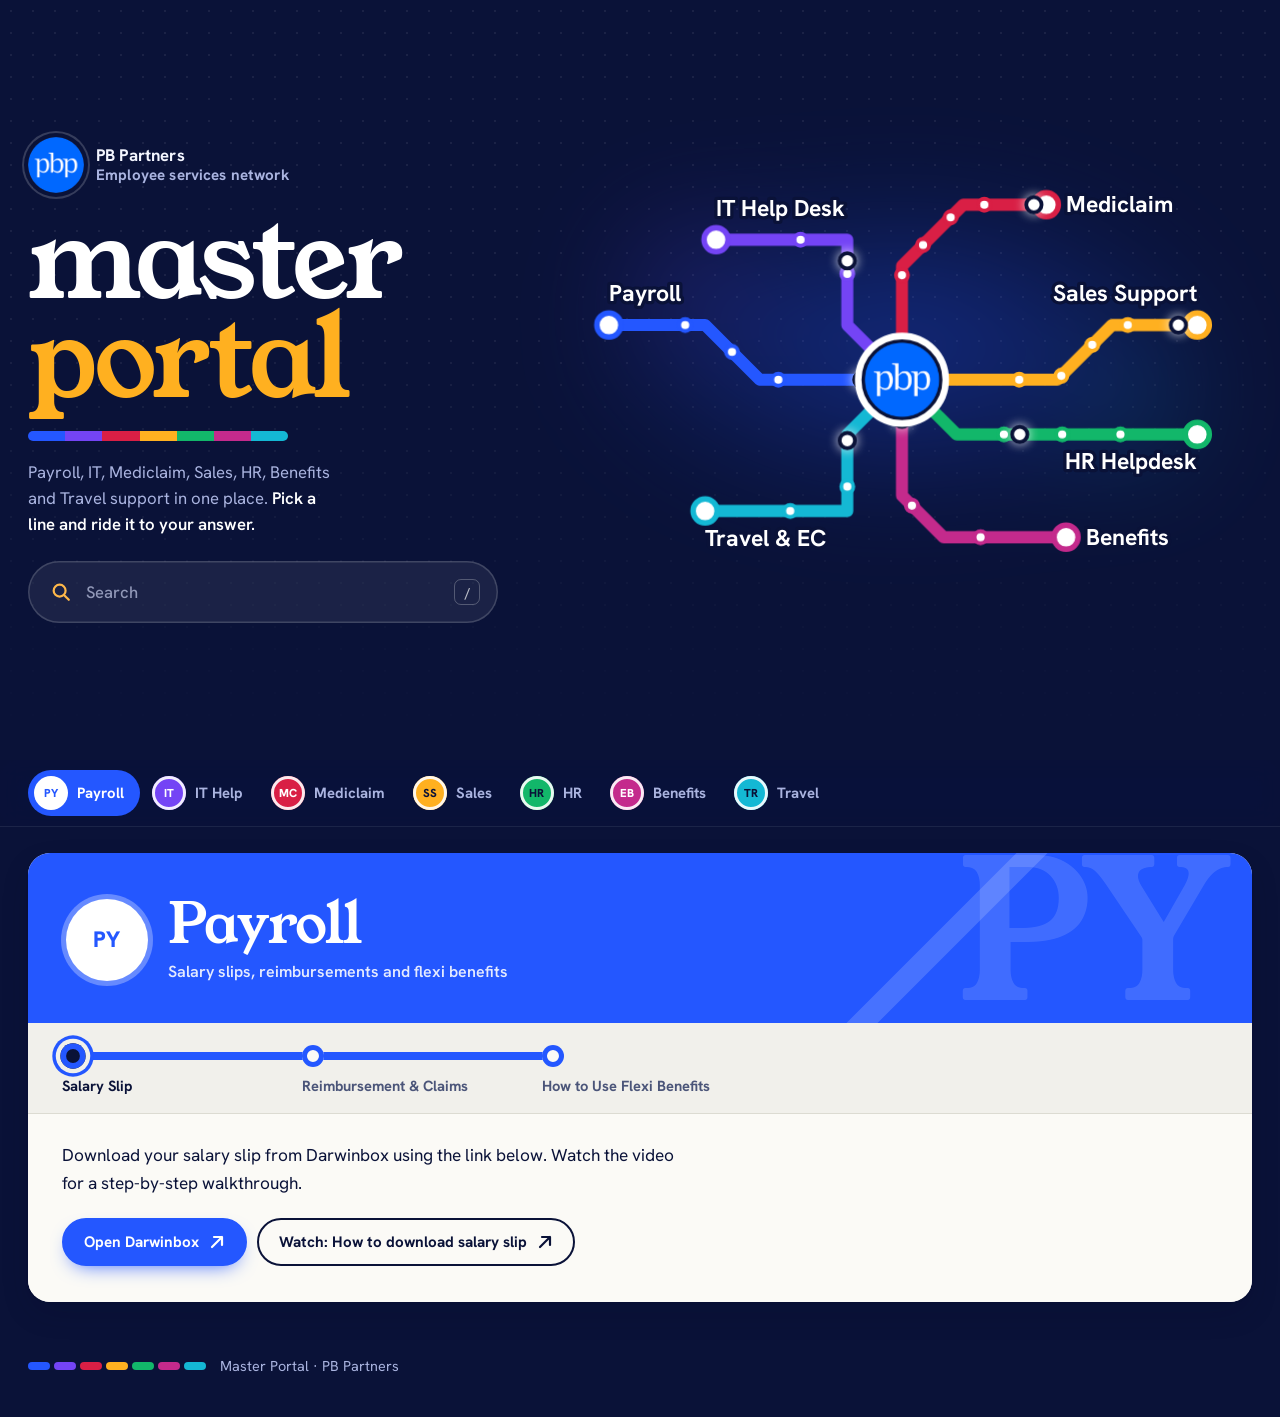
==== commit 117ecf29: "Remove departure board; search box placeholder reads "Search" Co-Authored-By: Claude Opus 5.5 <norep" ====
--- a/index.html
+++ b/index.html
@@ -8,7 +8,7 @@
 <link rel="icon" href="pbp-logo.png">
 <link rel="preconnect" href="https://fonts.googleapis.com">
 <link rel="preconnect" href="https://fonts.gstatic.com" crossorigin>
-<link href="https://fonts.googleapis.com/css2?family=Hanken+Grotesk:wght@400;500;600;700;800&family=Young+Serif&family=DotGothic16&display=swap" rel="stylesheet">
+<link href="https://fonts.googleapis.com/css2?family=Hanken+Grotesk:wght@400;500;600;700;800&family=Young+Serif&display=swap" rel="stylesheet">
 <style>
 :root{
   --ground:#0a1238; --ground-2:#101b4d; --ground-ink:#f4f6ff; --ground-sub:#aab4e0;
@@ -470,7 +470,7 @@
       <label class="sr" for="q">Search the portal</label>
       <div class="q-wrap">
         <svg class="q-ic" viewBox="0 0 24 24" aria-hidden="true"><circle cx="10.5" cy="10.5" r="6.5" fill="none" stroke="currentColor" stroke-width="2.4"/><path d="m15.5 15.5 5 5" stroke="currentColor" stroke-width="2.4" stroke-linecap="round"/></svg>
-        <input id="q" type="search" autocomplete="off" spellcheck="false" placeholder="Where to? A name, topic or number" role="combobox" aria-expanded="false" aria-controls="q-res" aria-autocomplete="list">
+        <input id="q" type="search" autocomplete="off" spellcheck="false" placeholder="Search" role="combobox" aria-expanded="false" aria-controls="q-res" aria-autocomplete="list">
         <kbd class="q-key" aria-hidden="true">/</kbd>
       </div>
       <ul id="q-res" class="q-res" role="listbox" hidden></ul>
@@ -539,10 +539,6 @@
 <circle class="hubring" cx="320" cy="200" r="40"/>
 <image href="pbp-logo.png" x="286" y="166" width="68" height="68"/>
 </svg>
-    <div class="board" aria-live="off">
-      <div class="board-l"><span class="board-rd" id="b-rd">PY</span><span class="board-tx" id="b-tx">Payroll</span></div>
-      <div class="board-t" id="b-clock">--:--</div>
-    </div>
   </div>
 </header>
 <nav class="linebar" aria-label="Sections"><div class="linebar-in">
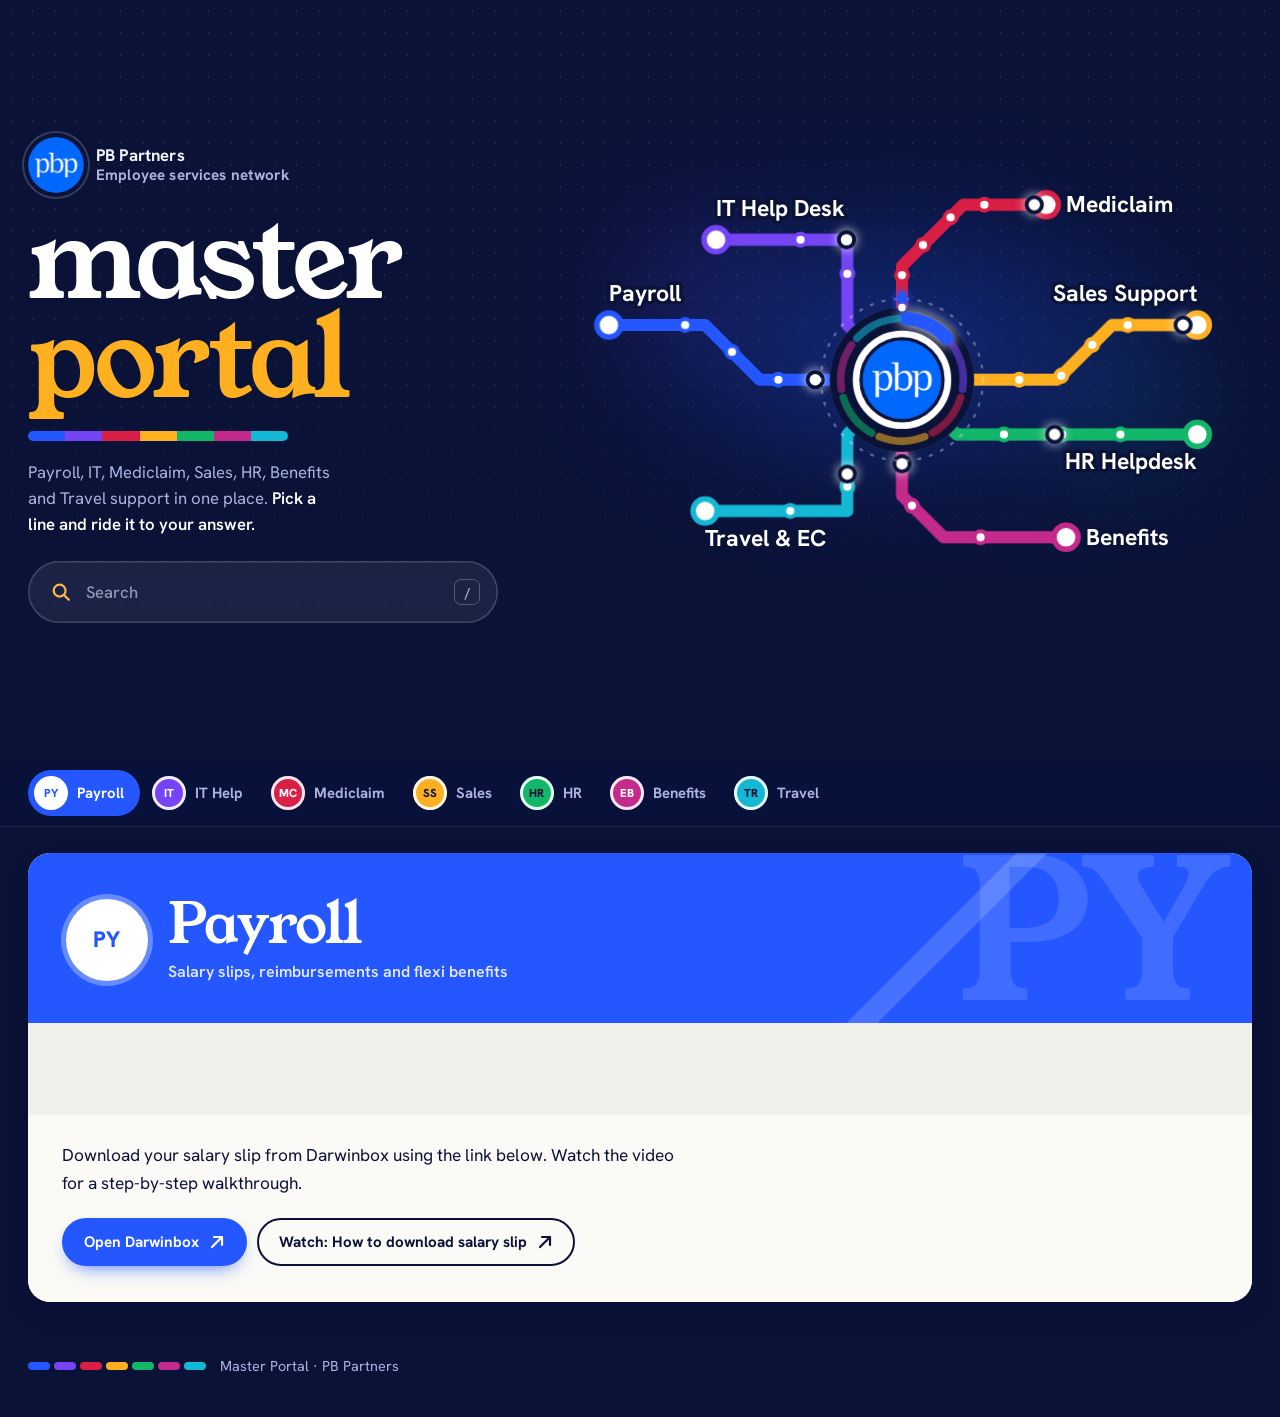
==== commit 1174e80c: "Interchange fx around the PBP logo Spinning seven-colour arc ring with the active line lit, counter-" ====
--- a/index.html
+++ b/index.html
@@ -455,6 +455,49 @@
   .netmap .hubpulse{display:none;}
   ::view-transition-new(root){animation:none;}
 }
+
+/* =====================  v3: hub interchange fx  ===================== */
+.netmap .hubfx *,.netmap .hubcore *{transform-box:view-box;transform-origin:320px 200px;}
+.netmap .hubdisc{fill:var(--ground);stroke:rgba(255,255,255,.06);stroke-width:1;}
+.netmap .dashring{fill:none;stroke:rgba(255,255,255,.35);stroke-width:2;stroke-dasharray:2 9;stroke-linecap:round;animation:spin 26s linear infinite reverse;}
+.netmap .arcs{animation:spin 14s linear infinite;}
+.netmap .arc{fill:none;stroke-width:7;stroke-linecap:round;opacity:.55;transition:stroke-width .5s var(--ease),opacity .5s var(--ease);}
+.netmap .arc.on{stroke-width:12;opacity:1;filter:drop-shadow(0 0 6px currentColor);}
+.netmap .hubpulse{stroke:var(--cur);stroke-width:3;animation:hub 2.4s var(--ease) infinite;}
+.netmap .hubpulse.p2{animation-delay:1.2s;}
+@keyframes hub{0%{transform:scale(1);opacity:.85;}100%{transform:scale(2.4);opacity:0;}}
+.netmap .rays line{stroke:var(--cur);stroke-width:2;stroke-dasharray:3 10;opacity:.0;}
+.netmap .rays{animation:spin 40s linear infinite;}
+.netmap .orbit{animation:spin 6s linear infinite;}
+.netmap .orbit circle{fill:var(--cur);filter:drop-shadow(0 0 4px var(--cur));}
+.netmap .o2{animation-duration:9s;animation-direction:reverse;}
+.netmap .o2 circle{fill:#fff;}
+.netmap .o3{animation-duration:4.2s;animation-delay:-1s;}
+.netmap .shock{fill:none;stroke:var(--cur);stroke-width:6;opacity:0;}
+.netmap .spark{opacity:0;}
+.netmap .hubring{fill:var(--ground);stroke:#fff;stroke-width:6;}
+.netmap .hubcore{cursor:pointer;}
+.netmap .hubcore:hover .hublogo{animation:wob .6s var(--ease);}
+@keyframes spin{to{transform:rotate(360deg);}}
+@keyframes wob{30%{transform:scale(1.12) rotate(-8deg);}60%{transform:scale(.96) rotate(5deg);}}
+/* burst on every line change */
+.netmap.burst .arcs-in{animation:whirl 1s cubic-bezier(.2,.8,.2,1);}
+@keyframes whirl{from{transform:rotate(-540deg) scale(.6);}60%{transform:scale(1.12);}to{transform:rotate(0) scale(1);}}
+.netmap.burst .shock{animation:shock .9s cubic-bezier(.2,.8,.2,1);}
+@keyframes shock{0%{opacity:1;transform:scale(1);stroke-width:10;}100%{opacity:0;transform:scale(3.2);stroke-width:1;}}
+.netmap.burst .spark{animation:spark .9s cubic-bezier(.15,.85,.25,1);}
+@keyframes spark{0%{opacity:1;transform:translate(0,0) scale(1.4);}100%{opacity:0;transform:translate(var(--dx),var(--dy)) scale(.4);}}
+.netmap.burst .hublogo{animation:logospin .95s cubic-bezier(.3,1.5,.4,1);}
+@keyframes logospin{0%{transform:scale(1) rotate(0);}35%{transform:scale(.72) rotate(200deg);}100%{transform:scale(1) rotate(360deg);}}
+.netmap.burst .rays line{animation:rays 1s ease-out;}
+@keyframes rays{0%{opacity:.9;}100%{opacity:0;}}
+.netmap.burst .hubring{animation:ringflash .9s ease-out;}
+@keyframes ringflash{0%{stroke:var(--cur);stroke-width:12;}100%{stroke:#fff;stroke-width:6;}}
+@media (prefers-reduced-motion: reduce){
+  .netmap .dashring,.netmap .arcs,.netmap .rays,.netmap .orbit{animation:none;}
+  .netmap .orbit{display:none;}
+}
+.netmap .hubcore,.netmap .hubcore:focus{outline:none;}
 </style>
 </head>
 <body>
@@ -535,9 +578,23 @@
   <text class="lbl pop" x="140" y="352" text-anchor="start" style="animation-delay:1.54s">Travel &amp; EC</text>
   <circle class="train" r="7" cx="320" cy="200" stroke="var(--l7)"/>
 </g>
-<circle class="hubpulse" cx="320" cy="200" r="40"/>
-<circle class="hubring" cx="320" cy="200" r="40"/>
-<image href="pbp-logo.png" x="286" y="166" width="68" height="68"/>
+<g class="hubfx" aria-hidden="true">
+  <g class="rays"><line class="ray" x1="320" y1="200" x2="470.0" y2="200.0"/><line class="ray" x1="320" y1="200" x2="455.1" y2="265.1"/><line class="ray" x1="320" y1="200" x2="413.5" y2="317.3"/><line class="ray" x1="320" y1="200" x2="353.4" y2="346.2"/><line class="ray" x1="320" y1="200" x2="286.6" y2="346.2"/><line class="ray" x1="320" y1="200" x2="226.5" y2="317.3"/><line class="ray" x1="320" y1="200" x2="184.9" y2="265.1"/><line class="ray" x1="320" y1="200" x2="170.0" y2="200.0"/><line class="ray" x1="320" y1="200" x2="184.9" y2="134.9"/><line class="ray" x1="320" y1="200" x2="226.5" y2="82.7"/><line class="ray" x1="320" y1="200" x2="286.6" y2="53.8"/><line class="ray" x1="320" y1="200" x2="353.4" y2="53.8"/><line class="ray" x1="320" y1="200" x2="413.5" y2="82.7"/><line class="ray" x1="320" y1="200" x2="455.1" y2="134.9"/></g>
+  <circle class="hubpulse" cx="320" cy="200" r="44"/>
+  <circle class="hubpulse p2" cx="320" cy="200" r="44"/>
+  <circle class="hubdisc" cx="320" cy="200" r="66"/>
+  <circle class="dashring" cx="320" cy="200" r="74"/>
+  <g class="arcs"><g class="arcs-in"><path class="arc" data-i="0" d="M323.91 144.14 A56 56 0 0 1 361.24 162.12" stroke="var(--l1)"/><path class="arc" data-i="1" d="M366.11 168.22 A56 56 0 0 1 375.33 208.62" stroke="var(--l2)"/><path class="arc" data-i="2" d="M373.59 216.24 A56 56 0 0 1 347.76 248.64" stroke="var(--l3)"/><path class="arc" data-i="3" d="M340.72 252.03 A56 56 0 0 1 299.28 252.03" stroke="var(--l4)"/><path class="arc" data-i="4" d="M292.24 248.64 A56 56 0 0 1 266.41 216.24" stroke="var(--l5)"/><path class="arc" data-i="5" d="M264.67 208.62 A56 56 0 0 1 273.89 168.22" stroke="var(--l6)"/><path class="arc" data-i="6" d="M278.76 162.12 A56 56 0 0 1 316.09 144.14" stroke="var(--l7)"/></g></g>
+  <g class="orbit o1"><circle cx="320" cy="126" r="5"/></g>
+  <g class="orbit o2"><circle cx="320" cy="134" r="3.5"/></g>
+  <g class="orbit o3"><circle cx="320" cy="122" r="3"/></g>
+  <circle class="shock" cx="320" cy="200" r="46"/>
+  <g class="sparks"><circle class="spark" r="4" cx="320" cy="200" style="--dx:106.3px;--dy:28.5px;fill:var(--l1)"/><circle class="spark" r="4" cx="320" cy="200" style="--dx:77.8px;--dy:77.8px;fill:var(--l2)"/><circle class="spark" r="4" cx="320" cy="200" style="--dx:28.5px;--dy:106.3px;fill:var(--l3)"/><circle class="spark" r="4" cx="320" cy="200" style="--dx:-28.5px;--dy:106.3px;fill:var(--l4)"/><circle class="spark" r="4" cx="320" cy="200" style="--dx:-77.8px;--dy:77.8px;fill:var(--l5)"/><circle class="spark" r="4" cx="320" cy="200" style="--dx:-106.3px;--dy:28.5px;fill:var(--l6)"/><circle class="spark" r="4" cx="320" cy="200" style="--dx:-106.3px;--dy:-28.5px;fill:var(--l7)"/><circle class="spark" r="4" cx="320" cy="200" style="--dx:-77.8px;--dy:-77.8px;fill:var(--l1)"/><circle class="spark" r="4" cx="320" cy="200" style="--dx:-28.5px;--dy:-106.3px;fill:var(--l2)"/><circle class="spark" r="4" cx="320" cy="200" style="--dx:28.5px;--dy:-106.3px;fill:var(--l3)"/><circle class="spark" r="4" cx="320" cy="200" style="--dx:77.8px;--dy:-77.8px;fill:var(--l4)"/><circle class="spark" r="4" cx="320" cy="200" style="--dx:106.3px;--dy:-28.5px;fill:var(--l5)"/></g>
+</g>
+<g class="hubcore">
+  <circle class="hubring" cx="320" cy="200" r="42"/>
+  <image class="hublogo" href="pbp-logo.png" x="284" y="164" width="72" height="72"/>
+</g>
 </svg>
   </div>
 </header>
@@ -960,7 +1017,7 @@
     t.phase=(t.phase+dt*t.speed*fast)%2;
     var k=t.phase<1?t.phase:2-t.phase;           /* ping-pong hub <-> terminal */
     var e=k<.5?2*k*k:1-Math.pow(-2*k+2,2)/2;      /* ease in-out between stations */
-    var pt=t.p.getPointAtLength(t.L*(0.12+0.88*e));
+    var pt=t.p.getPointAtLength(t.L*(0.27+0.73*e));
     t.el.setAttribute('cx',pt.x); t.el.setAttribute('cy',pt.y);
   });
   if(running) requestAnimationFrame(tick);
@@ -973,6 +1030,8 @@
   document.addEventListener('visibilitychange',function(){ setRunning(!document.hidden); });
 }
 
+var hubcore=map?$('.hubcore',map):null;
+if(hubcore){ hubcore.addEventListener('click',function(e){ var i=(SECS.indexOf(curSec)+1)%SECS.length; go(SECS[i],'hub',e); }); }
 /* ---------- sections ---------- */
 function showSection(id){
   var idx=SECS.indexOf(id); if(idx<0){ idx=0; id=SECS[0]; }
@@ -987,6 +1046,8 @@
   if(map){
     map.classList.add('has-sel');
     $$('.grp',map).forEach(function(g){ g.classList.toggle('sel', g.getAttribute('data-sec')===id); });
+    $$('.arc',map).forEach(function(a,i){ a.classList.toggle('on', i===idx); });
+    if(!reducedMotion()){ map.classList.remove('burst'); void map.getBoundingClientRect(); map.classList.add('burst'); clearTimeout(map._bt); map._bt=setTimeout(function(){ map.classList.remove('burst'); },1100); }
   }
   try{ if(location.hash!=='#'+id){ history.replaceState(null,'','#'+id); } }catch(e){}
   if(bar && act && bar.scrollWidth>bar.clientWidth+2){
@@ -1005,7 +1066,7 @@
 function go(id, from, evt, after){
   var idx=SECS.indexOf(id);
   var same=(id===curSec);
-  var done=function(){ scrollToSec(id, from==='map'||from==='search'); if(after) after(); };
+  var done=function(){ if(from!=='hub') scrollToSec(id, from==='map'||from==='search'); if(after) after(); };
   if(same || reducedMotion() || !document.startViewTransition){ showSection(id); done(); return; }
   var x=window.innerWidth/2, y=window.innerHeight/2;
   if(evt && evt.clientX!=null && (evt.clientX||evt.clientY)){ x=evt.clientX; y=evt.clientY; }
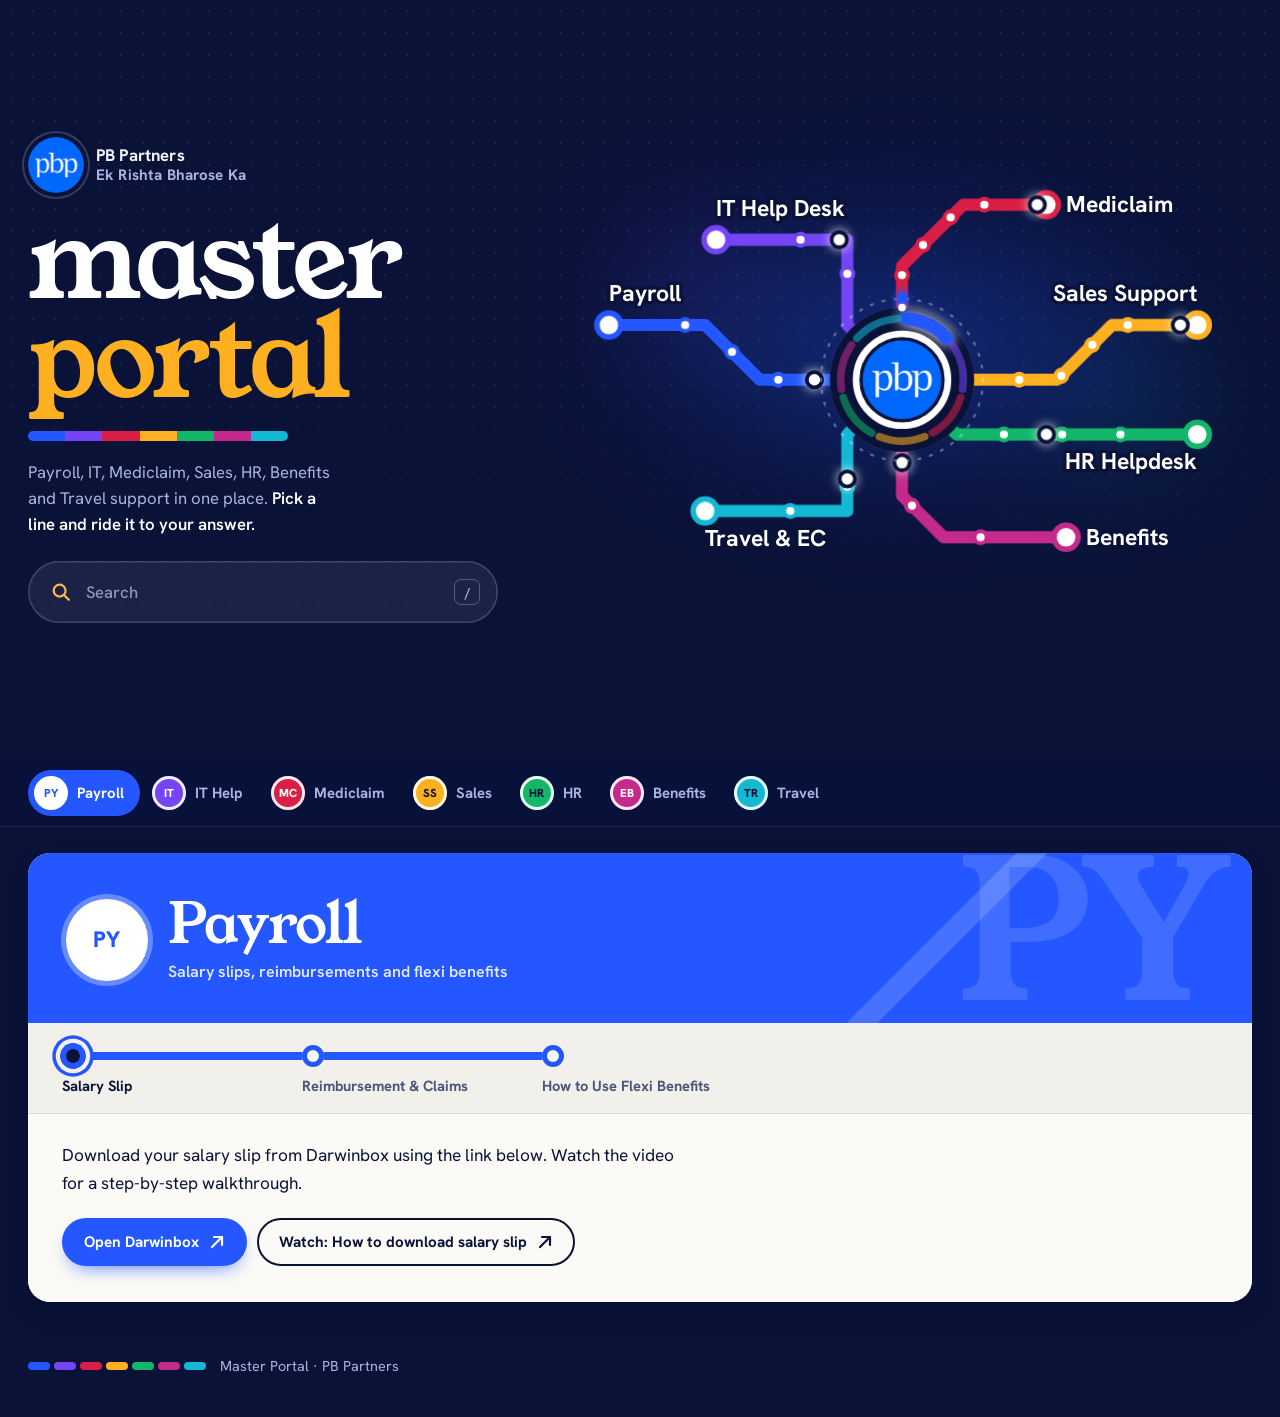
==== commit 4a3adfb1: "Use the PBP tagline "Ek Rishta Bharose Ka" under the brand name Co-Authored-By: Claude Opus 5.5 <nor" ====
--- a/index.html
+++ b/index.html
@@ -505,7 +505,7 @@
   <div class="brand">
     <div class="brand-top">
       <img class="logo" src="pbp-logo.png" alt="PBP logo" width="56" height="56">
-      <div class="brand-org"><b>PB Partners</b>Employee services network</div>
+      <div class="brand-org"><b>PB Partners</b>Ek Rishta Bharose Ka</div>
     </div>
     <h1>master <span>portal</span></h1>
     <p>Payroll, IT, Mediclaim, Sales, HR, Benefits and Travel support in one place. <strong>Pick a line and ride it to your answer.</strong></p>
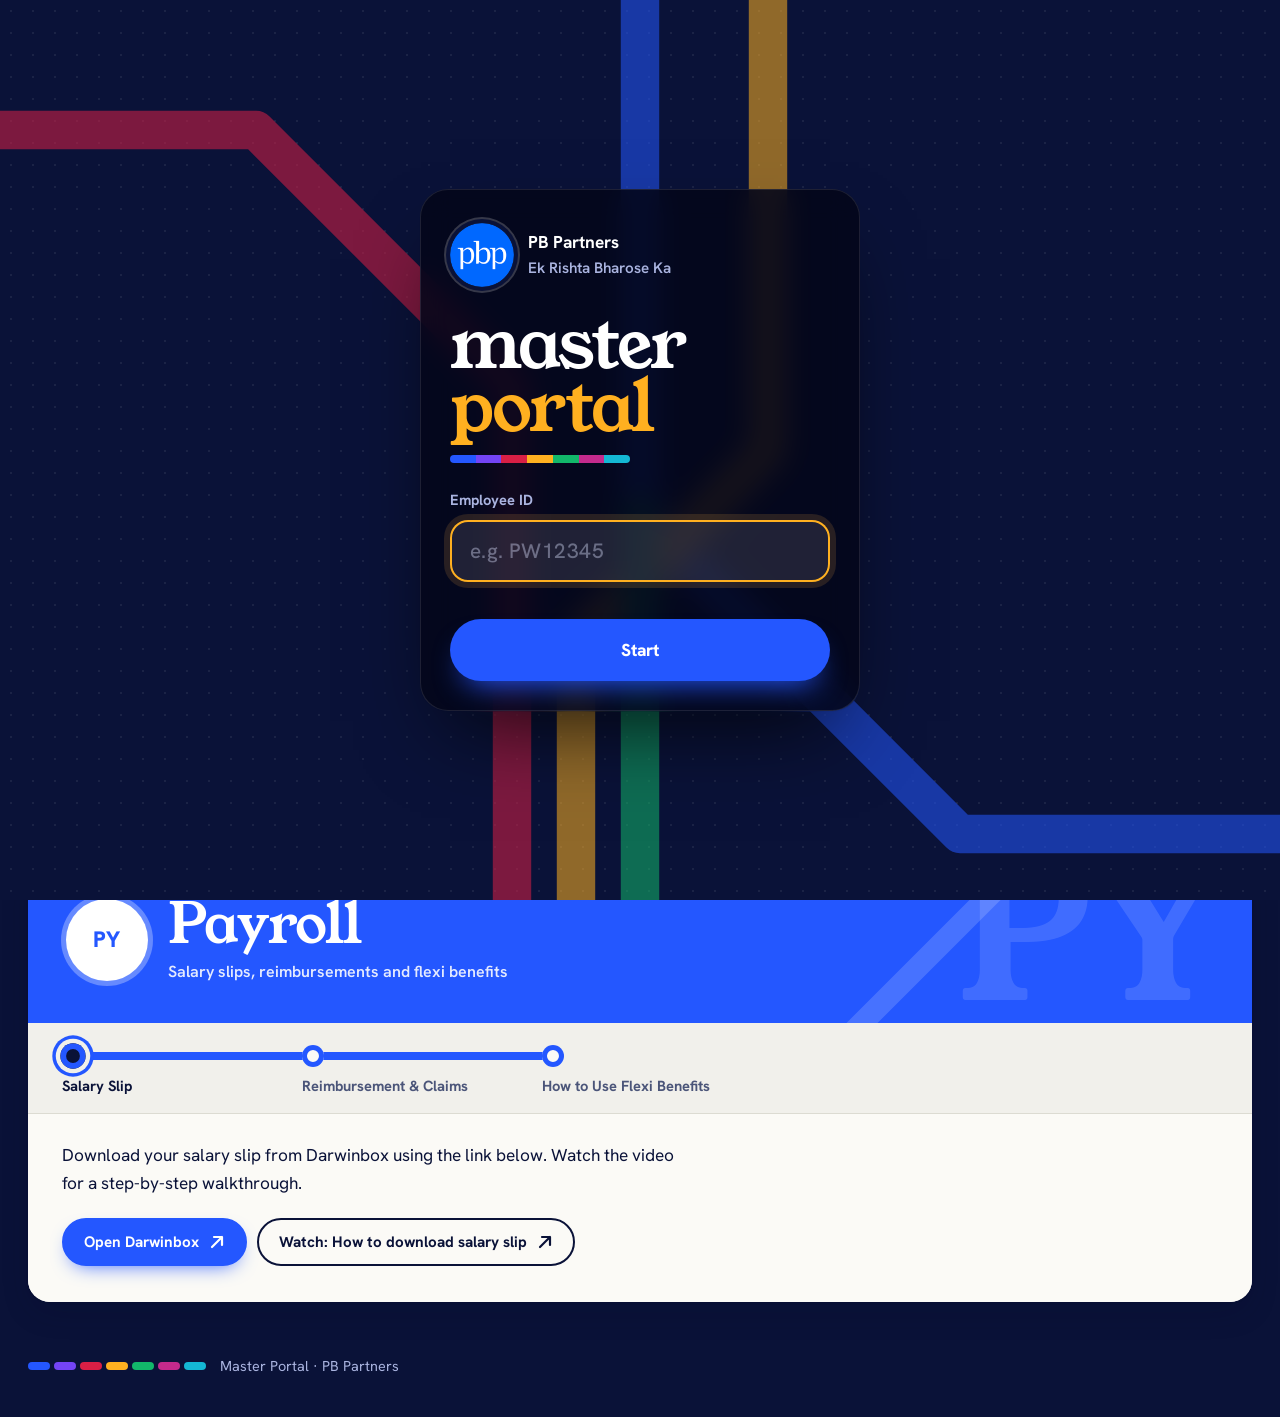
==== commit 659624bf: "Add Employee ID landing page before the portal Employees enter their Employee ID and tap Start; the " ====
--- a/index.html
+++ b/index.html
@@ -498,9 +498,87 @@
   .netmap .orbit{display:none;}
 }
 .netmap .hubcore,.netmap .hubcore:focus{outline:none;}
+
+/* =====================  landing gate  ===================== */
+html.gated body{overflow:hidden;}
+.gate{position:fixed;inset:0;z-index:200;display:grid;place-items:center;padding:24px 16px calc(24px + env(safe-area-inset-bottom,0px));background:var(--ground);overflow:hidden;}
+html:not(.gated) .gate{display:none;}
+.gate::before{content:"";position:absolute;inset:0;background-image:radial-gradient(rgba(255,255,255,.07) 1px,transparent 1.5px);background-size:22px 22px;}
+.gate-lines{position:absolute;inset:0;width:100%;height:100%;opacity:.55;}
+.gate-lines path{fill:none;stroke-width:12;stroke-linecap:round;stroke-linejoin:round;stroke-dasharray:1400;stroke-dashoffset:1400;animation:gdraw 1.8s var(--ease) forwards;}
+.gate-lines path:nth-child(2){animation-delay:.1s}.gate-lines path:nth-child(3){animation-delay:.2s}.gate-lines path:nth-child(4){animation-delay:.3s}
+.gate-lines path:nth-child(5){animation-delay:.4s}.gate-lines path:nth-child(6){animation-delay:.5s}.gate-lines path:nth-child(7){animation-delay:.6s}
+@keyframes gdraw{to{stroke-dashoffset:0;}}
+.gate-card{position:relative;width:min(440px,100%);padding:34px 30px 30px;border-radius:28px;background:color-mix(in srgb,var(--board,#04061a) 88%,transparent);
+  -webkit-backdrop-filter:blur(14px);backdrop-filter:blur(14px);box-shadow:0 40px 80px -30px rgba(0,0,0,.8),inset 0 0 0 1px rgba(255,255,255,.1);color:#fff;animation:rise .7s var(--ease) .2s both;}
+.gate-brand{display:flex;align-items:center;gap:14px;}
+.gate-brand img{width:64px;height:64px;border-radius:50%;box-shadow:0 0 0 4px var(--ground),0 0 0 6px rgba(255,255,255,.2);animation:gspin 1.2s cubic-bezier(.3,1.5,.4,1) .4s both;}
+@keyframes gspin{from{transform:rotate(-200deg) scale(.4);opacity:0;}}
+.gate-brand b{display:block;font-size:1.08rem;}
+.gate-brand span{color:var(--ground-sub);font-weight:600;font-size:.95rem;}
+.gate-card h2{margin:26px 0 26px;font-family:var(--f-disp);font-weight:400;font-size:clamp(3rem,14vw,4.4rem);line-height:.9;letter-spacing:-.03em;}
+.gate-card h2 span{display:block;color:var(--l4);}
+.gate-card h2::after{content:"";display:block;width:180px;height:8px;margin-top:16px;border-radius:4px;
+  background:linear-gradient(90deg,var(--l1) 0 14.3%,var(--l2) 0 28.6%,var(--l3) 0 42.9%,var(--l4) 0 57.2%,var(--l5) 0 71.5%,var(--l6) 0 85.8%,var(--l7) 0);}
+.gate-new label{display:block;margin:0 0 8px;font-weight:700;font-size:.92rem;color:var(--ground-sub);}
+#emp{width:100%;height:62px;padding:0 20px;border:0;border-radius:18px;background:rgba(255,255,255,.08);box-shadow:inset 0 0 0 1.5px rgba(255,255,255,.18);
+  color:#fff;font:700 1.3rem var(--f-ui);letter-spacing:.06em;text-transform:uppercase;caret-color:var(--l4);outline:none;transition:box-shadow .25s var(--ease),background .25s;}
+#emp::placeholder{color:rgba(220,226,255,.4);letter-spacing:.02em;text-transform:none;font-weight:500;}
+#emp:focus{background:rgba(255,255,255,.11);box-shadow:inset 0 0 0 2px var(--l4),0 0 0 6px rgba(255,184,74,.14);}
+#emp[aria-invalid="true"]{box-shadow:inset 0 0 0 2px var(--l3),0 0 0 6px rgba(217,31,69,.18);animation:shake .35s;}
+@keyframes shake{25%{transform:translateX(-6px)}75%{transform:translateX(6px)}}
+.gate-err{min-height:1.4em;margin:8px 2px 10px;color:#ff8da1;font-size:.88rem;font-weight:600;}
+.gate-go{position:relative;width:100%;height:62px;border:0;border-radius:999px;background:var(--l1);color:#fff;font:800 1.08rem var(--f-ui);cursor:pointer;overflow:hidden;
+  box-shadow:0 16px 30px -14px var(--l1);transition:transform .25s var(--ease),box-shadow .25s var(--ease);}
+.gate-go::before{content:"";position:absolute;inset:0;background:linear-gradient(90deg,var(--l1),var(--l2),var(--l6),var(--l3),var(--l4),var(--l5),var(--l7),var(--l1));background-size:300% 100%;opacity:0;transition:opacity .3s;animation:hue 3s linear infinite;}
+.gate-go:hover::before,.gate-go:focus-visible::before{opacity:1;}
+.gate-go span{position:relative;}
+.gate-go:hover{transform:translateY(-2px);}
+.gate-go:active{transform:scale(.98);}
+@keyframes hue{to{background-position:300% 0;}}
+.gate-back p{margin:0 0 12px;color:var(--ground-sub);font-weight:700;}
+.gate-swap{display:block;margin:16px auto 0;padding:8px;border:0;background:none;color:var(--ground-sub);font:600 .92rem var(--f-ui);text-decoration:underline;text-underline-offset:4px;cursor:pointer;}
+.gate-swap:hover{color:#fff;}
+html.gate-out .gate{animation:gout .7s cubic-bezier(.7,0,.2,1) forwards;}
+@keyframes gout{to{clip-path:circle(0 at 50% 50%);}}
+.gate{clip-path:circle(150vmax at 50% 50%);}
+/* signed-in chip */
+.who{display:inline-flex;align-items:center;gap:8px;align-self:flex-start;padding:6px 6px 6px 14px;border-radius:999px;background:rgba(255,255,255,.07);
+  box-shadow:inset 0 0 0 1px rgba(255,255,255,.12);color:var(--ground-sub);font-size:.86rem;font-weight:600;}
+.who b{color:#fff;letter-spacing:.04em;}
+.who button{border:0;border-radius:999px;padding:6px 12px;background:rgba(255,255,255,.1);color:#fff;font:700 .78rem var(--f-ui);cursor:pointer;}
+.who button:hover{background:var(--l1);}
+@media (prefers-reduced-motion: reduce){.gate-lines path{stroke-dashoffset:0;}html.gate-out .gate{animation:none;display:none;}}
 </style>
 </head>
 <body>
+<script>document.documentElement.classList.add('gated');</script>
+<div class="gate" id="gate" role="dialog" aria-modal="true" aria-labelledby="gate-h">
+  <svg class="gate-lines" viewBox="0 0 400 800" preserveAspectRatio="xMidYMid slice" aria-hidden="true">
+    <path d="M-20 140 H120 L200 220 V420 L300 520 H420" stroke="var(--l1)"/>
+    <path d="M-20 300 H80 L160 380 V820" stroke="var(--l3)"/>
+    <path d="M420 120 H300 L240 180 V400 L180 460 V820" stroke="var(--l4)"/>
+    <path d="M420 640 H260 L200 580 V420" stroke="var(--l5)"/>
+    <path d="M-20 700 H100 L160 640" stroke="var(--l2)"/>
+    <path d="M260 -20 V60 L300 100 H420" stroke="var(--l7)"/>
+    <path d="M60 -20 V40 L100 80 H200" stroke="var(--l6)"/>
+  </svg>
+  <form class="gate-card" id="gate-form" novalidate>
+    <div class="gate-brand"><img src="pbp-logo.png" alt="PBP logo" width="64" height="64"><div><b>PB Partners</b><span>Ek Rishta Bharose Ka</span></div></div>
+    <h2 id="gate-h">master <span>portal</span></h2>
+    <div class="gate-new" id="gate-new">
+      <label for="emp">Employee ID</label>
+      <input id="emp" name="emp" autocomplete="username" autocapitalize="characters" spellcheck="false" maxlength="24" placeholder="e.g. PW12345" aria-describedby="emp-err" required>
+      <p class="gate-err" id="emp-err" role="alert"></p>
+      <button class="gate-go" type="submit"><span>Start</span></button>
+    </div>
+    <div class="gate-back" id="gate-back" hidden>
+      <p>Welcome back</p>
+      <button class="gate-go" type="button" id="gate-cont"><span>Continue as <b id="gate-id"></b></span></button>
+      <button class="gate-swap" type="button" id="gate-swap">Not you? Use a different ID</button>
+    </div>
+  </form>
+</div>
 <header class="hero">
   <div class="brand">
     <div class="brand-top">
@@ -1276,6 +1354,60 @@
 else { showSection(SECS[0]); if(map){ map.classList.remove('has-sel'); $$('.grp',map).forEach(function(g){ g.classList.remove('sel'); }); } }
 boardCycle();
 
+
+/* ---------- landing gate: Employee ID -> Google Sheet ---------- */
+var LOG_URL=''; /* paste the Apps Script web app URL here */
+var KEY='mp_emp';
+function getId(){ try{ return localStorage.getItem(KEY)||''; }catch(e){ return ''; } }
+function setId(v){ try{ if(v) localStorage.setItem(KEY,v); else localStorage.removeItem(KEY); }catch(e){} }
+function logVisit(id){
+  if(!LOG_URL) return;
+  var dev=/Mobi|Android|iPhone|iPad/i.test(navigator.userAgent)?'Mobile':'Desktop';
+  var body=new URLSearchParams({employeeId:id, device:dev, page:location.hash.replace('#','')||'home', userAgent:navigator.userAgent.slice(0,250)});
+  try{
+    if(!(navigator.sendBeacon && navigator.sendBeacon(LOG_URL, body))){
+      fetch(LOG_URL,{method:'POST',mode:'no-cors',body:body,keepalive:true});
+    }
+  }catch(e){}
+}
+(function(){
+  var root=document.documentElement, gate=$('#gate'), form=$('#gate-form'), inp=$('#emp'), err=$('#emp-err');
+  var vNew=$('#gate-new'), vBack=$('#gate-back');
+  function view(){
+    var id=getId();
+    vBack.hidden=!id; vNew.hidden=!!id;
+    if(id){ $('#gate-id').textContent=id; setTimeout(function(){ $('#gate-cont').focus(); },50); }
+    else setTimeout(function(){ inp.focus(); },300);
+  }
+  function enter(id){
+    setId(id); logVisit(id);
+    $$('.who b').forEach(function(b){ b.textContent=id; });
+    if(reducedMotion()){ root.classList.remove('gated'); return; }
+    root.classList.add('gate-out');
+    setTimeout(function(){ root.classList.remove('gated','gate-out'); },700);
+  }
+  form.addEventListener('submit',function(e){
+    e.preventDefault();
+    var v=inp.value.trim().toUpperCase();
+    var bad=!v?'Please enter your Employee ID.':(!/^[A-Z0-9][A-Z0-9\-_/]{1,23}$/.test(v)?'Use letters and numbers only, like PW12345.':'');
+    inp.setAttribute('aria-invalid',bad?'true':'false'); err.textContent=bad;
+    if(bad){ inp.focus(); return; }
+    enter(v);
+  });
+  inp.addEventListener('input',function(){ if(err.textContent){ err.textContent=''; inp.setAttribute('aria-invalid','false'); } });
+  $('#gate-cont').addEventListener('click',function(){ enter(getId()); });
+  $('#gate-swap').addEventListener('click',function(){ setId(''); inp.value=''; view(); });
+  /* signed-in chip in the hero */
+  var brand=$('.brand');
+  if(brand){
+    var chip=document.createElement('div'); chip.className='who';
+    chip.innerHTML='Signed in as <b></b><button type="button">Switch ID</button>';
+    brand.appendChild(chip);
+    $('b',chip).textContent=getId();
+    $('button',chip).addEventListener('click',function(){ setId(''); inp.value=''; root.classList.add('gated'); window.scrollTo(0,0); view(); });
+  }
+  view();
+})();
 </script>
 </body>
 </html>
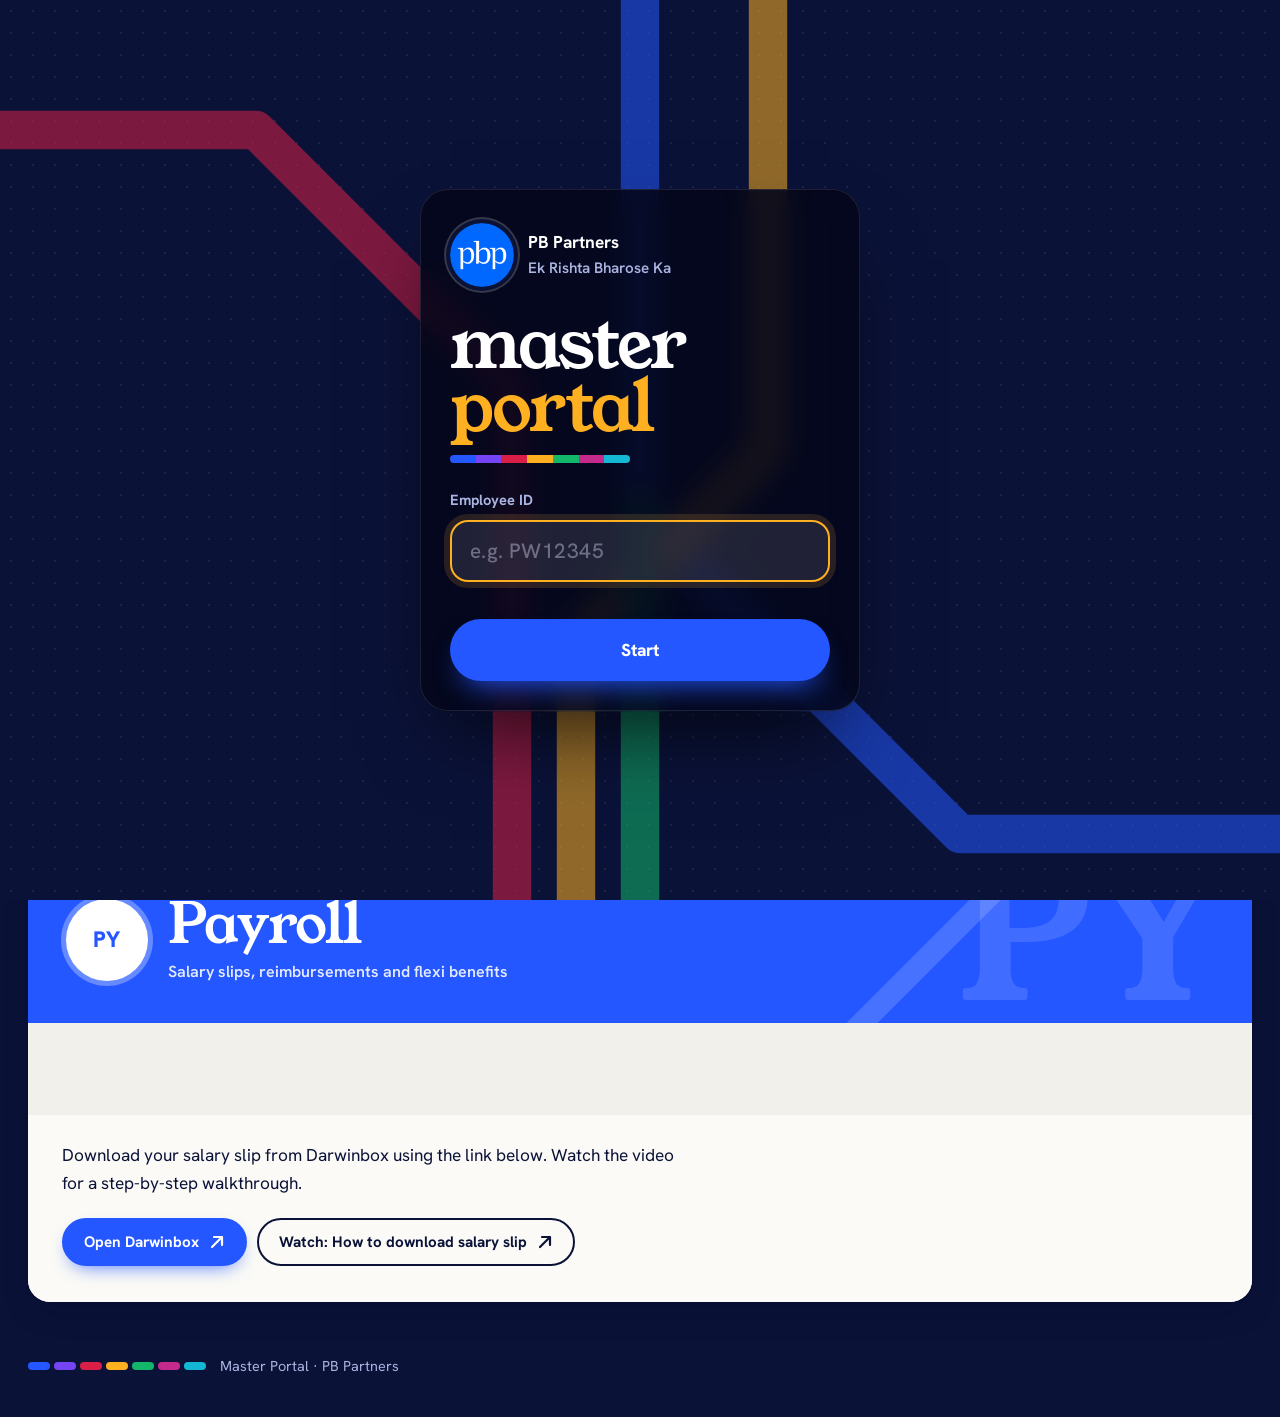
==== commit e9a63085: "Send only Employee ID and device with each login Co-Authored-By: Claude Opus 5.5 <noreply@anthropic." ====
--- a/index.html
+++ b/index.html
@@ -1356,14 +1356,14 @@
 
 
 /* ---------- landing gate: Employee ID -> Google Sheet ---------- */
-var LOG_URL=''; /* paste the Apps Script web app URL here */
+var LOG_URL='https://script.google.com/macros/s/AKfycbwZ-phiQyvlHBF6s5rvIjMBCPRiyHUMiNGIk-tBOXzSwzJl6G1oiijfFlDhm53xI8iP/exec';
 var KEY='mp_emp';
 function getId(){ try{ return localStorage.getItem(KEY)||''; }catch(e){ return ''; } }
 function setId(v){ try{ if(v) localStorage.setItem(KEY,v); else localStorage.removeItem(KEY); }catch(e){} }
 function logVisit(id){
   if(!LOG_URL) return;
   var dev=/Mobi|Android|iPhone|iPad/i.test(navigator.userAgent)?'Mobile':'Desktop';
-  var body=new URLSearchParams({employeeId:id, device:dev, page:location.hash.replace('#','')||'home', userAgent:navigator.userAgent.slice(0,250)});
+  var body=new URLSearchParams({employeeId:id, device:dev});
   try{
     if(!(navigator.sendBeacon && navigator.sendBeacon(LOG_URL, body))){
       fetch(LOG_URL,{method:'POST',mode:'no-cors',body:body,keepalive:true});
